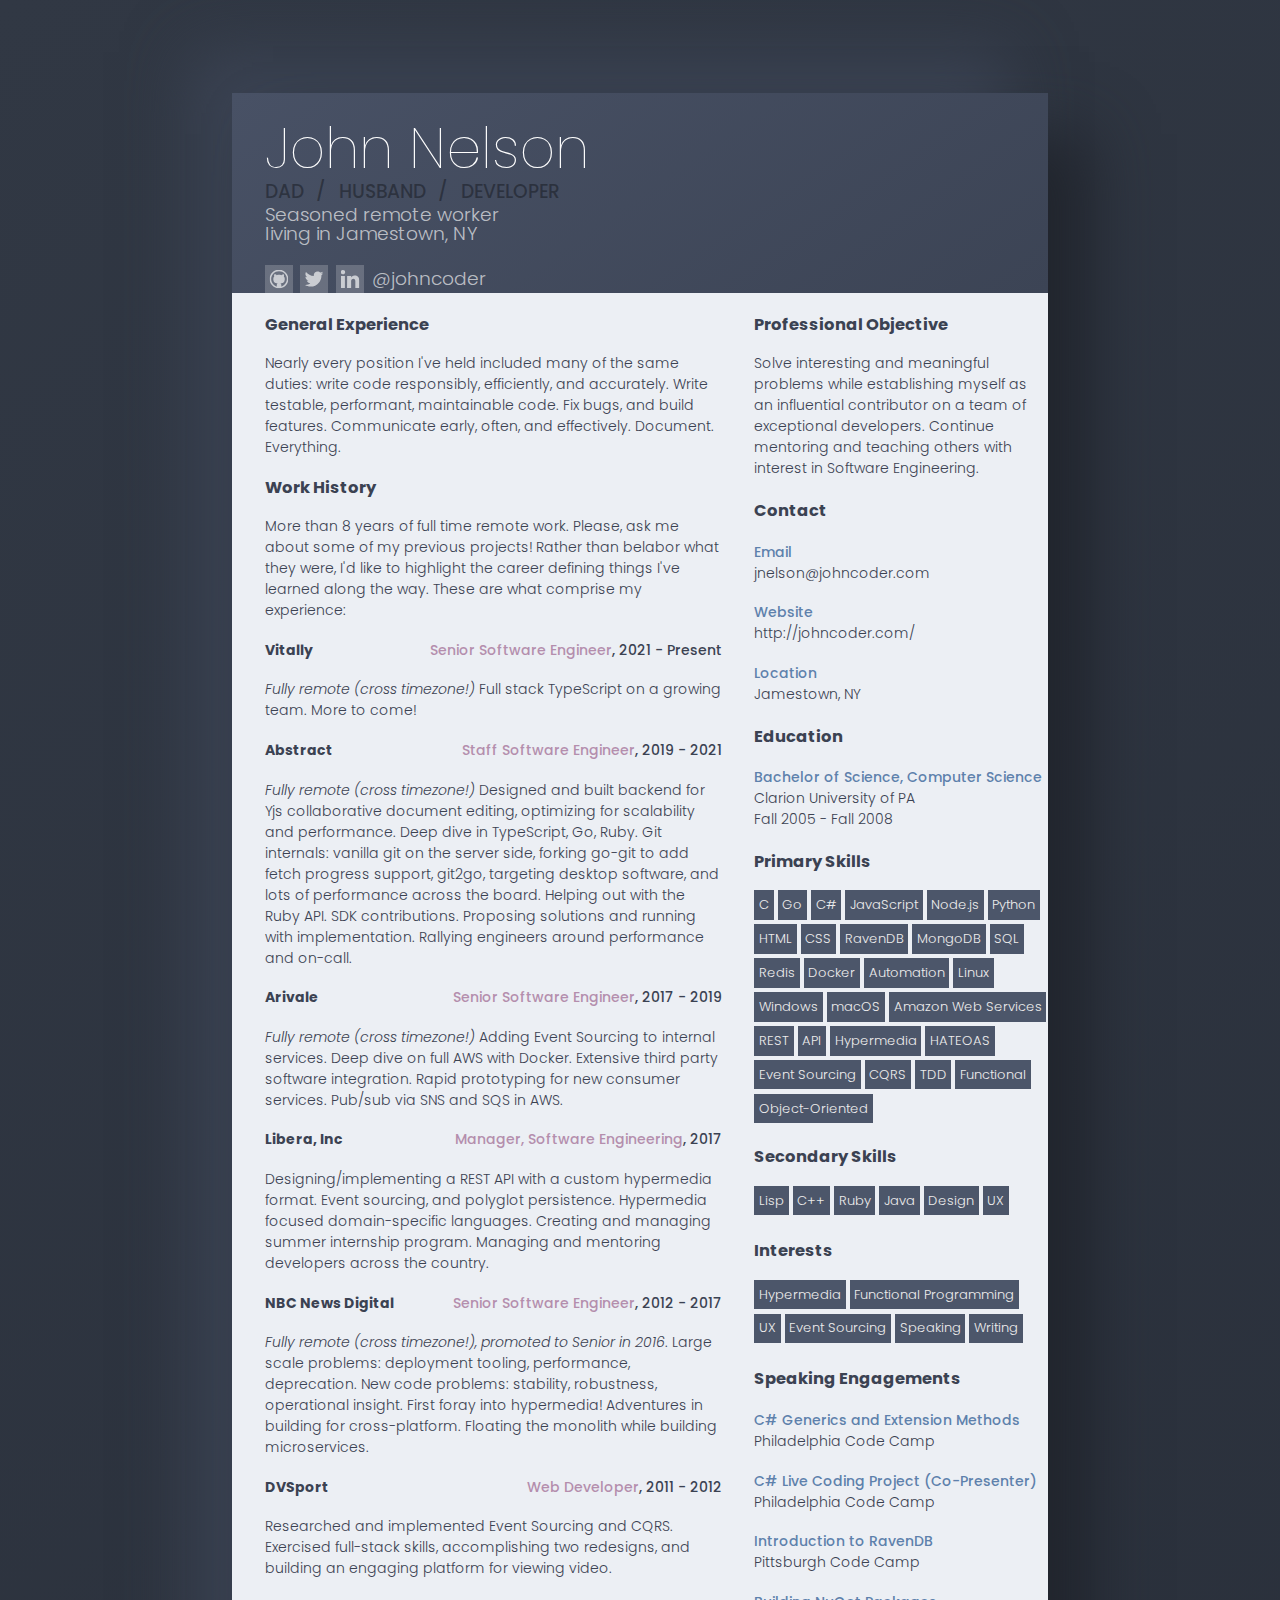
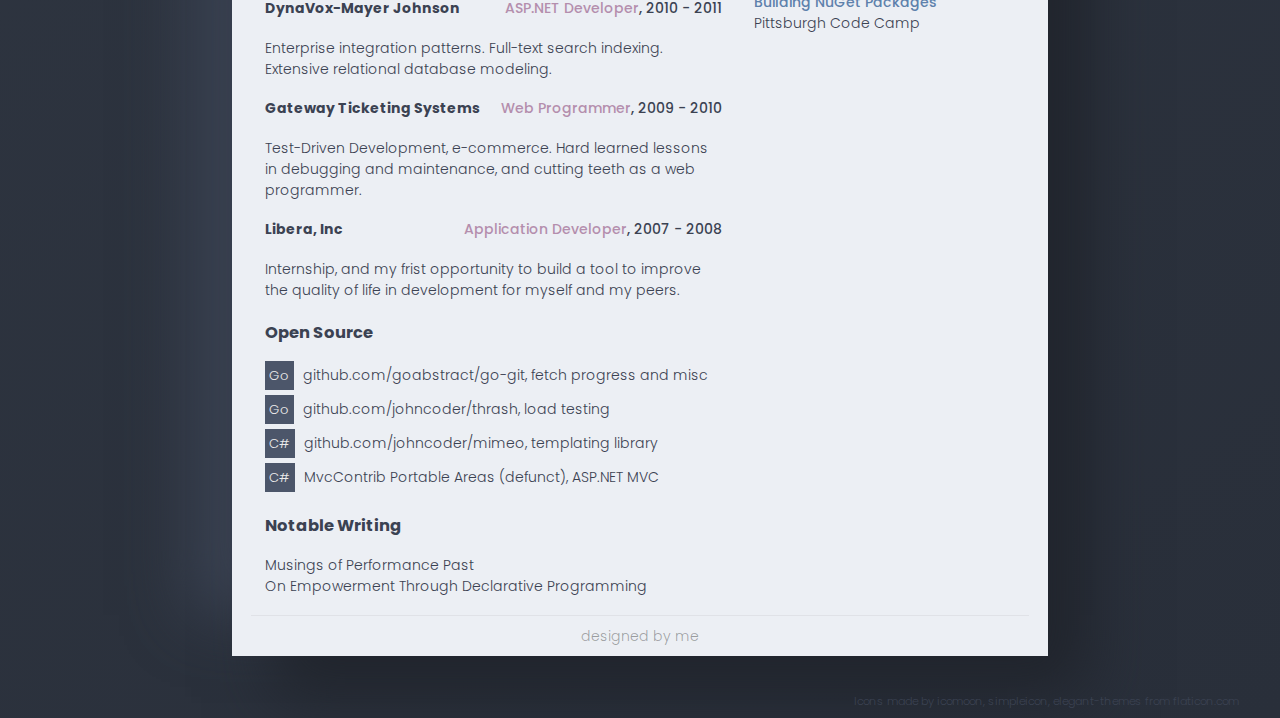
==== resume/index.html @ f85ca320 "moving things around" ====
<!doctype html>
<html>
  <head>
    <title>Resume, John Nelson</title>
    <link rel="shortcut icon" type="image/png" href="/johncoder-logo.png"/>
    <link rel="stylesheet" href="./img.css">
    <link rel="stylesheet" href="./main.css">
    <link rel="stylesheet" href="./print.css" media="print">
    <meta name="viewport" content="width=device-width, initial-scale=1">
    <meta name="description" content="John Nelson's Resume" />
    <meta property="og:title" content="John Nelson's Resume" />
    <meta property="og:type" content="profile" />
    <meta property="og:image" content="https://gravatar.com/avatar/61df791156473904776d9d44ad673102?s=256" />
    <meta property="og:url" content="https://johncoder.github.io/" />
    <meta property="og:description" content="Dad, husband, developer. A seasoned remote worker living in Jamestown, NY." />
    <meta name="twitter:card" content="summary" />
    <meta name="twitter:site" content="@johncoder" />
  </head>
  <body>
    <resume>
      <header>
	<h1>John Nelson</h1>
	<subtitle>Dad / Husband / Developer</subtitle>
	<aside>Seasoned remote worker<br />living in Jamestown, NY</aside>
	<ul>
	  <li>
	    <a href="https://github.com/johncoder"><svg class="icon"><use xlink:href="#github" /></svg></a>
	  </li>
	  <li>
	    <a href="https://twitter.com/johncoder"><svg class="icon"><use xlink:href="#twitter" /></svg></a>
	  </li>
	  <li>
	    <a href="https://linkedin.com/in/johncoder"><svg class="icon"><use xlink:href="#linkedin" /></svg></a>
	  </li>
	  <li>@johncoder</li>
	</ul>
	<img class="johncoder" src="[data-uri]" />
      </header>
      <content>
	<column>
	  <experience class="work">
	    <h3>General Experience</h3>
	    <p>Nearly every position I've held included many of the same duties: write code responsibly, efficiently, and accurately. Write testable, performant, maintainable code. Fix bugs, and build features. Communicate early, often, and effectively. Document. Everything.</p>
	    <h3>Work History</h3>
	    <p>More than 8 years of full time remote work. Please, ask me about some of my previous projects! Rather than belabor what they were, I'd like to highlight the career defining things I've learned along the way. These are what comprise my experience:</p>
	    <ul>
	      <li>
		<h4>Vitally <position><jobtitle>Senior Software Engineer</jobtitle>, <period>2021 - Present</period></position></h4>
		<p><em>Fully remote (cross timezone!)</em> Full stack TypeScript on a growing team. More to come!</p>
	      </li>
	      <li>
		<h4>Abstract <position><jobtitle>Staff Software Engineer</jobtitle>, <period>2019 - 2021</period></position></h4>
		<p><em>Fully remote (cross timezone!)</em> Designed and built backend for Yjs collaborative document editing, optimizing for scalability and performance. Deep dive in TypeScript, Go, Ruby. Git internals: vanilla git on the server side, forking go-git to add fetch progress support, git2go, targeting desktop software, and lots of performance across the board. Helping out with the Ruby API. SDK contributions. Proposing solutions and running with implementation. Rallying engineers around performance and on-call.</p>
	      </li>
	      <li>
	        <h4>Arivale <position><jobtitle>Senior Software Engineer</jobtitle>, <period>2017 - 2019</period></position></h4>
		<p><i>Fully remote (cross timezone!)</i> Adding Event Sourcing to internal services. Deep dive on full AWS with Docker. Extensive third party software integration. Rapid prototyping for new consumer services. Pub/sub via SNS and SQS in AWS.</p>
	      </li>
	      <li>
                <h4>Libera, Inc<position><jobtitle>Manager, Software Engineering</jobtitle>, <period>2017</period></position></h4>
		<p>
		  Designing/implementing a REST API with a custom hypermedia format. Event sourcing, and polyglot persistence. Hypermedia focused domain-specific languages. Creating and managing summer internship program. Managing and mentoring developers across the country.
		</p>
	      </li>
	      <li>
	        <h4>NBC News Digital<position><jobtitle>Senior Software Engineer</jobtitle>, <period>2012 - 2017</period></position></h4>
		<p>
		  <em>Fully remote (cross timezone!), promoted to Senior in 2016</em>. Large scale problems: deployment tooling, performance, deprecation. New code problems: stability, robustness, operational insight. First foray into hypermedia! Adventures in building for cross-platform. Floating the monolith while building microservices.
		</p>
	      </li>
	      <li>
		<h4>DVSport<position><jobtitle>Web Developer</jobtitle>, <period>2011 - 2012</period></position></h4>
		<p>
		  Researched and implemented Event Sourcing and CQRS. Exercised full-stack skills, accomplishing two redesigns, and building an engaging platform for viewing video.
		</p>
	      </li>
	      <li>
		<h4>DynaVox-Mayer Johnson<position><jobtitle>ASP.NET Developer</jobtitle>, <period>2010 - 2011</period></position></h4>
		<p>
		  Enterprise integration patterns. Full-text search indexing. Extensive relational database modeling.
		</p>
	      </li>
	      <li>
		<h4>Gateway Ticketing Systems<position><jobtitle>Web Programmer</jobtitle>, <period>2009 - 2010</period></position></h4>
		<p>
		  Test-Driven Development, e-commerce. Hard learned lessons in debugging and maintenance, and cutting teeth as a web programmer.
	        </p>
	      </li>
	      <li>
		<h4>Libera, Inc<position><jobtitle>Application Developer</jobtitle>, <period>2007 - 2008</period></position></h4>
		<p>
		  Internship, and my frist opportunity to build a tool to improve the quality of life in development for myself and my peers.
	        </p>
	      </li>
	    </ul>
	  </experience>
	  <experience>
	    <h3>Open Source</h3>

	    <ul>
              <li><span class="buzzword">Go</span><a href="https://github.com/goabstract/go-git/commits?author=johncoder">github.com/goabstract/go-git</a>, fetch progress and misc</li>
              <li><span class="buzzword">Go</span><a href="https://github.com/johncoder/thrash">github.com/johncoder/thrash</a>, load testing</li>
	      <li><span class="buzzword">C#</span><a href="https://github.com/johncoder/mimeo">github.com/johncoder/mimeo</a>, templating library</li>
              <li><span class="buzzword">C#</span>MvcContrib Portable Areas (defunct), ASP.NET MVC</li>
	    </ul>

            <h3>Notable Writing</h3>
            <ul>
              <li><a href="https://johncoder.com/musings-of-performance-past/">Musings of Performance Past</a></li>
              <li><a href="https://johncoder.com/on-empowerment-through-declarative-programming/">On Empowerment Through Declarative Programming</a></li>
            </ul>
	  </experience>
	</column>
	<column>
	  <objective>
	    <h3>Professional Objective</h3>
            <p>
                Solve interesting and meaningful problems while establishing myself as an influential contributor on a team of exceptional developers. Continue mentoring and teaching others with interest in Software Engineering.
            </p>
	  </objective>
	  <contact-info>
	      <h3>Contact</h3>
	      <label>Email</label>
	      <div><a href="mailto:jnelson@johncoder.com">jnelson@johncoder.com</a></div>
	      <label>Website</label>
	      <div><a href="http://johncoder.com/">http://johncoder.com/</a></div>
	      <label>Location</label>
	      <div>Jamestown, NY</div>
	  </contact-info>
	  <education>
	      <h3>Education</h3>
	      <label>Bachelor of Science, Computer Science</label>
	      <div>Clarion University of PA</div>
	      <div>Fall 2005 - Fall 2008</div>
	      <!-- <div>3.9 GPA, Major</div>
	           <div>3.8 GPA, Overall</div> -->
	  </education>
	  <buzzwords>
	      <h3>Primary Skills</h3>
	      <span>C</span>
	      <span>Go</span>
              <span>C#</span>
              <span>JavaScript</span>
	      <span>Node.js</span>
              <span>Python</span>
              <span>HTML</span>
              <span>CSS</span>
	      <span>RavenDB</span>
	      <span>MongoDB</span>
	      <span>SQL</span>
	      <span>Redis</span>
              <span>Docker</span>
	      <span>Automation</span>
	      <span>Linux</span>
              <span>Windows</span>
              <span>macOS</span>
	      <span>Amazon Web Services</span>
              <span>REST</span>
              <span>API</span>
              <span>Hypermedia</span>
              <span>HATEOAS</span>
	      <span>Event Sourcing</span>
	      <span>CQRS</span>
	      <span>TDD</span>
	      <span>Functional</span>
              <span>Object-Oriented</span>

	      <h3>Secondary Skills</h3>
	      <span>Lisp</span>
              <span>C++</span>
              <span>Ruby</span>
              <span>Java</span>
	      <span>Design</span>
              <span>UX</span>
	  </buzzwords>
	  <br class="buzzword-break" />
	  <buzzwords>
	    <h3>Interests</h3>
	    <span>Hypermedia</span>
	    <span>Functional Programming</span>
	    <span>UX</span>
	    <span>Event Sourcing</span>
	    <span>Speaking</span>
	    <span>Writing</span>
	  </buzzwords>
          <experience>
            <h3>Speaking Engagements</h3>
            <session>
              <label>C# Generics and Extension Methods</label>
              <div>Philadelphia Code Camp</div>
            </session>
            <session>
              <label>C# Live Coding Project (Co-Presenter)</label>
              <div>Philadelphia Code Camp</div>
            </session>
            <session>
              <label>Introduction to RavenDB</label>
              <div>Pittsburgh Code Camp</div>
            </session>
            <session>
              <label>Building NuGet Packages</label>
              <div>Pittsburgh Code Camp</div>
            </session>
          </experience>
	</column>
      </content>
      <credits>
	designed by me
      </credits>
    </resume>
    <footer>
      Icons made by
      <a href="http://www.flaticon.com/authors/icomoon">icomoon</a>,
      <a href="http://www.flaticon.com/authors/simpleicon">simpleicon</a>,
      <a href="http://www.flaticon.com/authors/elegant-themes">elegant-themes</a>
      from
      <a href="http://www.flaticon.com/">flaticon.com</a>
    </footer>
  </body>
</html>



<!-- NOTE(john): Don't mind the whitespace... I just hate looking at the svg! -->












































<svg xmlns="http://www.w3.org/2000/svg" style="display: none;">
  <symbol id="github" viewBox="0 0 512 512">
    <title>github</title>
    <path d="M256,0C114.615,0,0,114.615,0,256s114.615,256,256,256s256-114.615,256-256S397.385,0,256,0z M408.027,408.027 c-19.76,19.759-42.756,35.267-68.354,46.094c-6.502,2.75-13.105,5.164-19.801,7.246V423c0-20.167-6.916-35-20.75-44.5 c8.668-0.833,16.625-2,23.875-3.5s14.918-3.667,23-6.5c8.084-2.833,15.334-6.208,21.75-10.125c6.418-3.917,12.584-9,18.5-15.25 c5.918-6.25,10.875-13.333,14.875-21.25s7.168-17.417,9.5-28.5c2.334-11.083,3.5-23.292,3.5-36.625c0-25.833-8.416-47.833-25.25-66 c7.668-20,6.834-41.75-2.5-65.25l-6.25-0.75c-4.332-0.5-12.125,1.333-23.375,5.5s-23.875,11-37.875,20.5 c-19.832-5.5-40.416-8.25-61.749-8.25c-21.5,0-42,2.75-61.5,8.25c-8.833-6-17.208-10.958-25.125-14.875s-14.25-6.583-19-8 s-9.167-2.292-13.25-2.625s-6.708-0.417-7.875-0.25s-2,0.333-2.5,0.5c-9.333,23.667-10.167,45.417-2.5,65.25 c-16.833,18.167-25.25,40.167-25.25,66c0,13.333,1.167,25.542,3.5,36.625s5.5,20.583,9.5,28.5s8.958,15,14.875,21.25 s12.083,11.333,18.5,15.25s13.667,7.292,21.75,10.125s15.75,5,23,6.5s15.208,2.667,23.875,3.5c-13.667,9.333-20.5,24.167-20.5,44.5 v39.115c-7.549-2.247-14.99-4.902-22.3-7.994c-25.597-10.827-48.594-26.335-68.353-46.094 c-19.758-19.758-35.267-42.756-46.093-68.354C46.679,313.195,41,285.043,41,256s5.679-57.195,16.879-83.675 c10.827-25.597,26.335-48.594,46.093-68.353c19.758-19.759,42.756-35.267,68.353-46.093C198.805,46.679,226.957,41,256,41 s57.195,5.679,83.676,16.879c25.598,10.827,48.594,26.335,68.354,46.093c19.758,19.758,35.266,42.756,46.092,68.353 C465.32,198.805,471,226.957,471,256s-5.68,57.195-16.879,83.675C443.295,365.271,427.785,388.27,408.027,408.027z"/>
  </symbol>
  <symbol id="linkedin" viewBox="0 0 430.117 430.117">
    <title>linkedin</title>
    <path id="LinkedIn" d="M430.117,261.543V420.56h-92.188V272.193c0-37.271-13.334-62.707-46.703-62.707 c-25.473,0-40.632,17.142-47.301,33.724c-2.432,5.928-3.058,14.179-3.058,22.477V420.56h-92.219c0,0,1.242-251.285,0-277.32h92.21 v39.309c-0.187,0.294-0.43,0.611-0.606,0.896h0.606v-0.896c12.251-18.869,34.13-45.824,83.102-45.824 C384.633,136.724,430.117,176.361,430.117,261.543z M52.183,9.558C20.635,9.558,0,30.251,0,57.463 c0,26.619,20.038,47.94,50.959,47.94h0.616c32.159,0,52.159-21.317,52.159-47.94C103.128,30.251,83.734,9.558,52.183,9.558z M5.477,420.56h92.184v-277.32H5.477V420.56z"/>
  </symbol>
  <symbol id="twitter" viewBox="0 0 612 612">
    <title>twitter</title>
    <path d="M612,116.258c-22.525,9.981-46.694,16.75-72.088,19.772c25.929-15.527,45.777-40.155,55.184-69.411 c-24.322,14.379-51.169,24.82-79.775,30.48c-22.907-24.437-55.49-39.658-91.63-39.658c-69.334,0-125.551,56.217-125.551,125.513 c0,9.828,1.109,19.427,3.251,28.606C197.065,206.32,104.556,156.337,42.641,80.386c-10.823,18.51-16.98,40.078-16.98,63.101 c0,43.559,22.181,81.993,55.835,104.479c-20.575-0.688-39.926-6.348-56.867-15.756v1.568c0,60.806,43.291,111.554,100.693,123.104 c-10.517,2.83-21.607,4.398-33.08,4.398c-8.107,0-15.947-0.803-23.634-2.333c15.985,49.907,62.336,86.199,117.253,87.194 c-42.947,33.654-97.099,53.655-155.916,53.655c-10.134,0-20.116-0.612-29.944-1.721c55.567,35.681,121.536,56.485,192.438,56.485 c230.948,0,357.188-191.291,357.188-357.188l-0.421-16.253C573.872,163.526,595.211,141.422,612,116.258z"/>
  </symbol>
</svg>
---- resume/main.css ----
@import url('https://fonts.googleapis.com/css?family=Poppins:100,300,400,500,600,700,800,900');
/* @import url('https://fonts.googleapis.com/css?family=Work+Sans:100,300,500'); */

*, *:before, *:after {
  box-sizing: border-box;
}

html {
  font-size: 14pt;
  /*transform: scale(.80);
  margin-top: -6rem;*/
  text-rendering: optimizeLegibility;
}

body {
    /* background-color: #E5E9F0; */
    background: linear-gradient(145deg, #313844, #292f3a);    
  font-family: 'Poppins', sans-serif;
  font-weight: 300;
  color: #3B4252;
  margin-top: 5rem;
}

a, a:visited, a:hover {
    color: inherit;
    text-decoration: none;
}

resume {
  display: block;
  /*height: 11in;*/
  width: 8.5in;
  /*border: 1px solid rgba(0, 0, 0, .2);*/
  background-color: #ECEFF4;
  margin-left: auto;
  margin-right: auto;
  /* box-shadow: 0px 0px 20px rgba(0, 0, 0, .2); */
  /* box-shadow: 0px 0px 20px #2E344033; */
  box-shadow:  41px 41px 59px #21252d, 
             -41px -41px 59px #3b4353;
  margin-bottom: 2rem;
  padding-bottom: .5rem;
}

header {
  /* background-color: rgba(193, 78, 15, .6); */
  /* background-color: rgba(255, 128, 54, 1); */
    /* background-color: #60979a; */
    /* background-color: #434C5E; */
    background: linear-gradient(145deg, #485165, #3c4455);
  position: relative;
  margin: 0;
  height: 200px;
  color: #fff;
  padding-top: 1.5rem;
  padding-left: 1.75rem;
}

header h1 {
  margin: 0;
  padding: 0;
  font-weight: 100;
  font-size: 3rem;
  line-height: 1em;
}

header subtitle {
  display: block;
  font-size: 1rem;
  font-weight: 500;
  text-transform: uppercase;
  word-spacing: .4rem;
  color: rgba(0, 0, 0, .35);
}

header aside {
    color: rgba(255, 255, 255, .65);
    line-height: 1em;
}

header ul {
  display: inline-block;
  list-style: none;
  margin: 0;
  padding: 0;
  margin-right: 2rem;
  position: absolute;
  bottom: 0;
}

header ul li {
  display: inline-block;
  margin-right: 0rem;
  padding-top: .25rem;
  color: rgba(255, 255, 255, .65);
}

header svg.icon {
  width: 1.5rem;
  height: 1.5rem;
  padding: .25rem;
  margin-top: -1px;
  vertical-align: middle;
  background-color: rgba(255, 255, 255, .2);
}

header svg {
  stroke: rgba(255, 255, 255, .65);
  fill: rgba(255, 255, 255, .65);
  margin-right: .15rem;
}

section {
  padding-left: 1.75rem;
  padding-right: 1.75rem;
}

svg.icon {
  width: 2rem;
  height: 2rem;
}

svg {
  stroke: #545454;
  fill: #545454;
}

.johncoder {
  position: absolute;
  top: 0;
  right: 0;
  height: 200px;
  width: 167px;
  border: 0px solid transparent;
  filter: grayscale(30%) opacity(.5);
  background-blend-mode: soft-light;
  background-size: 167px 200px;
}

content {
    display: grid;
    grid-template-columns: 60% 40%;
}

objective,
contact-info,
education,
experience,
buzzwords,
credits {
    display: block;
    padding-left: 1.75rem;
    font-size: .75rem;
    margin-top: 1rem;
}

label {
    display: block;
    margin-top: 1rem;
    font-weight: 500;
    /* color: #60979a; */
    color: #5E81AC;
}

position period {
    font-size: .75rem;
}

position period current {
    text-transform: uppercase;
    font-weight: 500;
    font-size: .5rem;
    margin-top: 0rem;
    display: block;
    /* color: #60979a; */
    color: #B48EAD;
}

experience h4 {
    position: relative;
}

h4 position {
    display: inline-block;
    position: absolute;
    font-weight: 500;
    right: 0;
}

h4 position jobtitle {
    /* color: #60979a; */
    color: #B48EAD;
}

experience ul {
    margin: 0;
    padding: 0;
    list-style: none;
}

objective ul {
    margin: 0;
    padding-left: 1rem;
    padding-right: 1rem;
    list-style-type: square;
}

objective ul li {
    padding-bottom: .45rem;
}

buzzwords {
}

buzzwords span,
.buzzword {
    display: inline-block;
    font-size: .7rem;
    padding: .25rem;
    color: #ececec;
    /* background-color: #60979a; */
    background-color: #4C566A;
    margin-bottom: .25rem;
}

experience .buzzword {
    margin-right: .5rem;
}

footer {
    text-align: right;
    font-size: .6rem;
    margin-top: 1rem;
    margin-right: 1.75rem;
}

credits {
    border-top: 1px solid rgba(0, 0, 0, .05);
    padding: .5rem;
    margin: 1rem;
    color: rgba(0, 0, 0, .35);
    text-align: center;
    margin-bottom: 0;
    padding-bottom: 0;
}

.buzzword-break { display: none; }


@-webkit-viewport{width:device-width;}
@-moz-viewport{width:device-width;}
@-ms-viewport{width:device-width;}
@-o-viewport{width:device-width;}
@viewport{width:device-width;}

@media (max-width: 480px) {
    body {
	padding: 0;
	margin: 0;
    }

    header {
	padding-left: 1rem;
    }

    resume {
	margin: 0;
	width: 100%;
	height: auto;
    }

    resume content {
	grid-template-columns: 100%;
    }

    resume content column {
	width: 100%;
	padding-left: 1rem;
	padding-right: 1rem;
    }

    resume content column > * {
	padding: 0;
    }

    .johncoder {
	opacity: .6;
    }

    h4 position {
        display: block;
        position: relative;
    }
}
---- resume/print.css ----
body {
    color: #333333;
    margin-top: 0;
}

header,
header h3,
header svg,
svg,
header subtitle,
header aside,
header ul li {
    color: #545454;
    fill: #545454;
    stroke: #545454;
}

footer {
    display: none;
}

@page {
    margin: 0;
    padding: 0;
}

resume {
    height: 10.5in;
    width: auto;
    box-shadow: none;
    padding-right: .5rem;
}

buzzwords span,
.buzzword {
    color: #545454;
    border: 1px solid #ececec;
}

.buzzword-break {
    display: block;
    line-height: 2rem;
}

experience.work li:nth-child(4) {
    page-break-after: always;
}
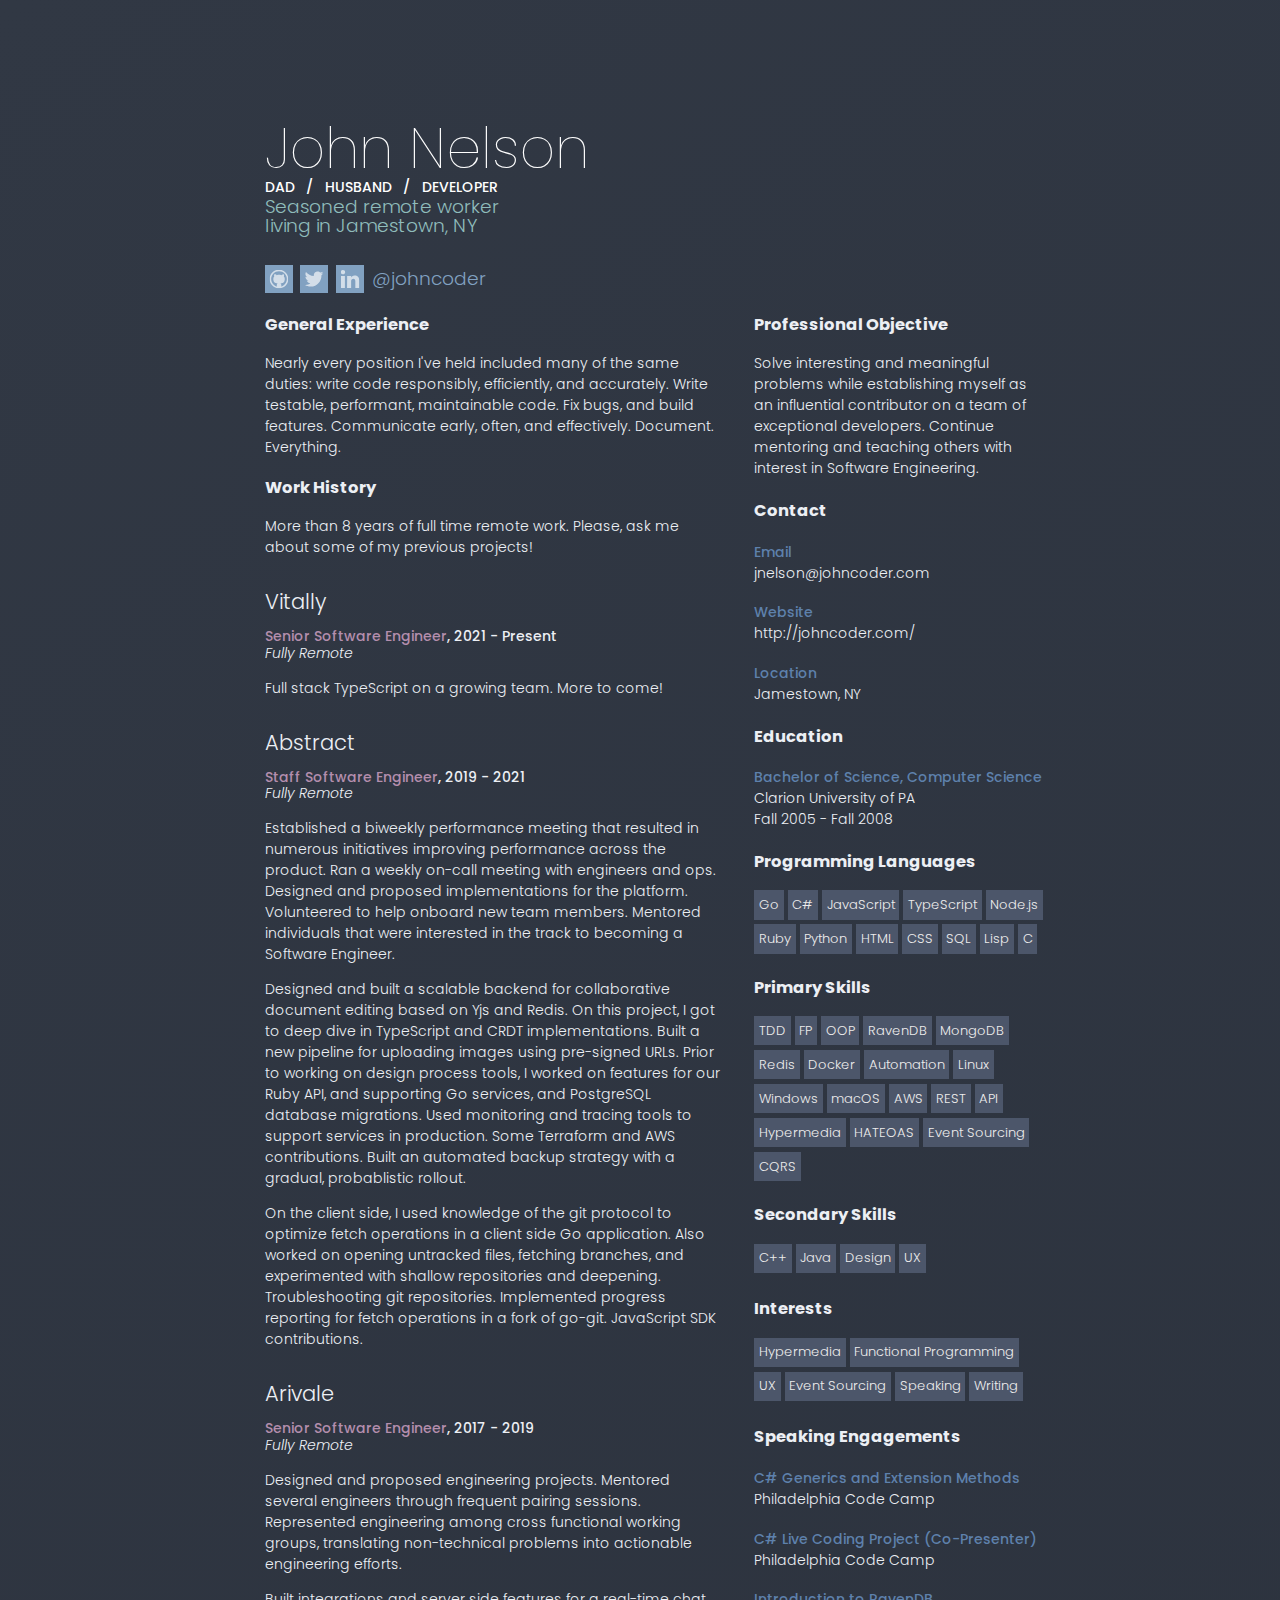
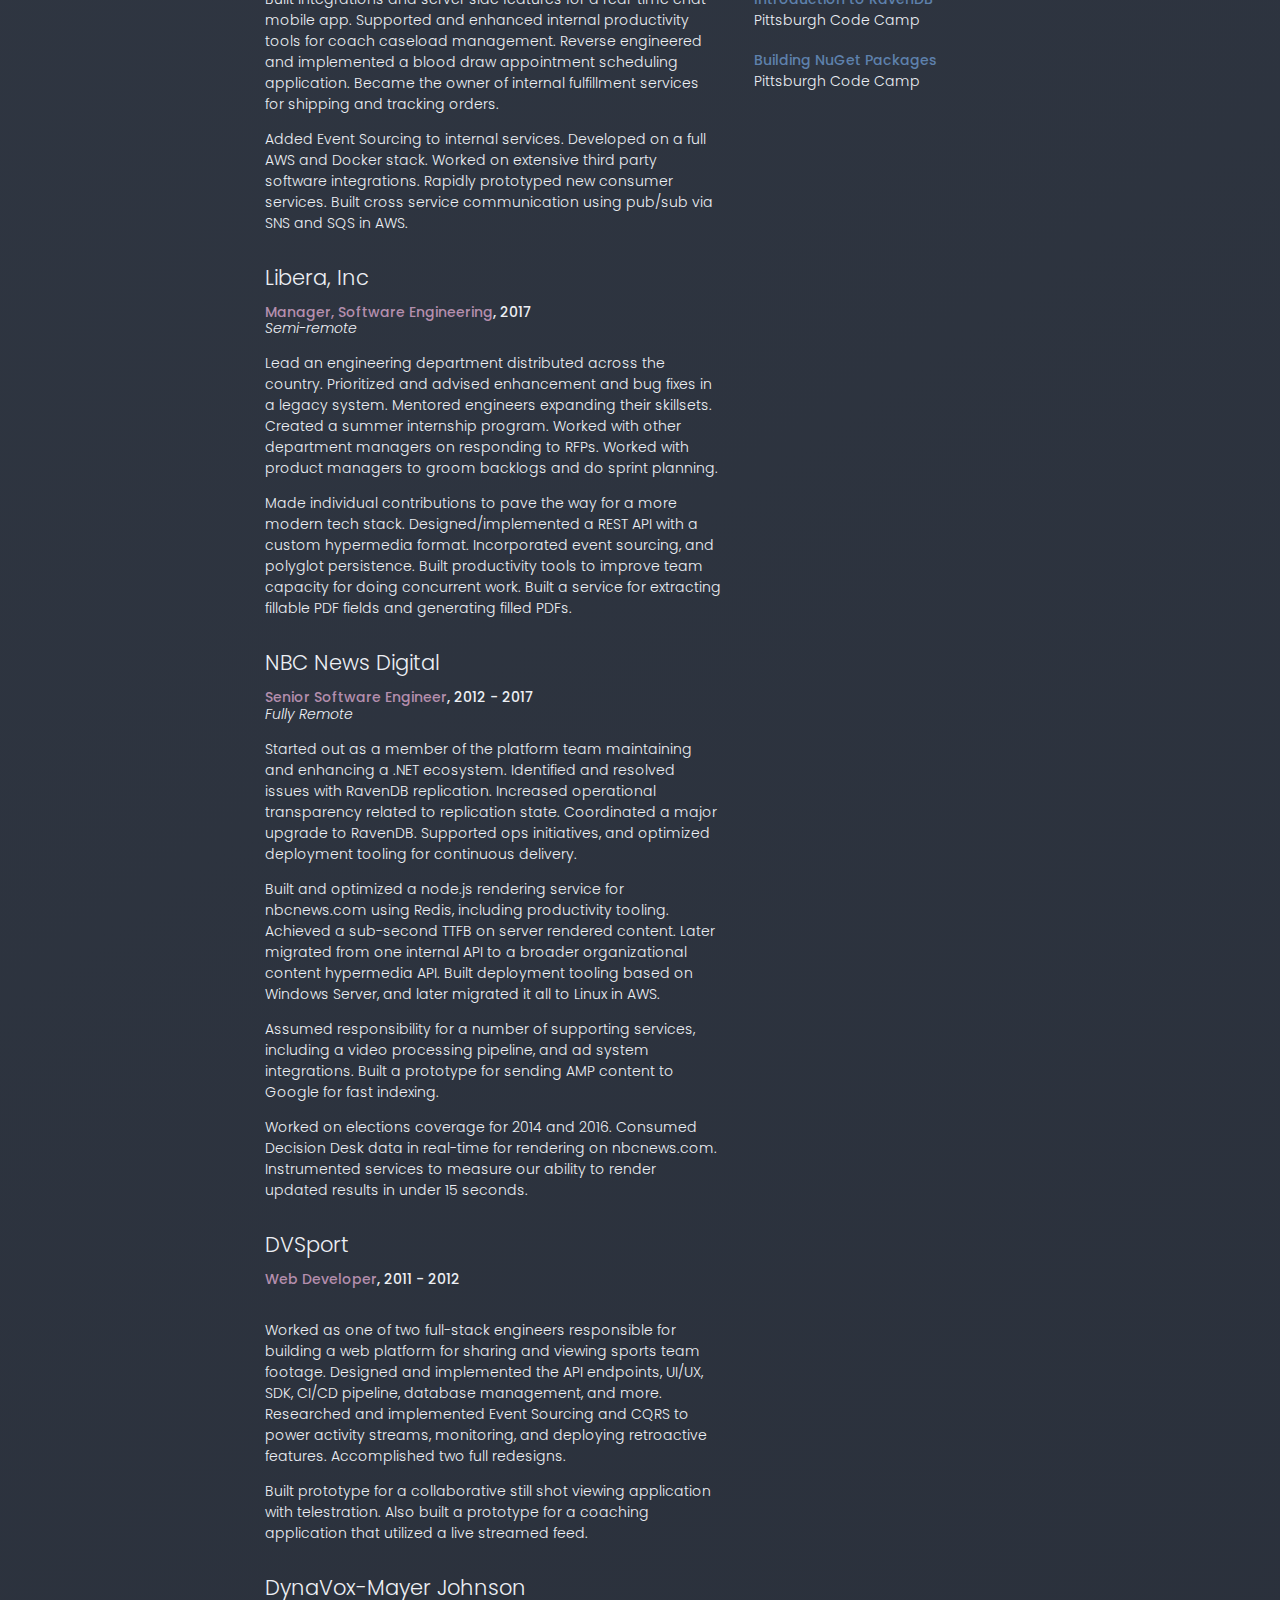
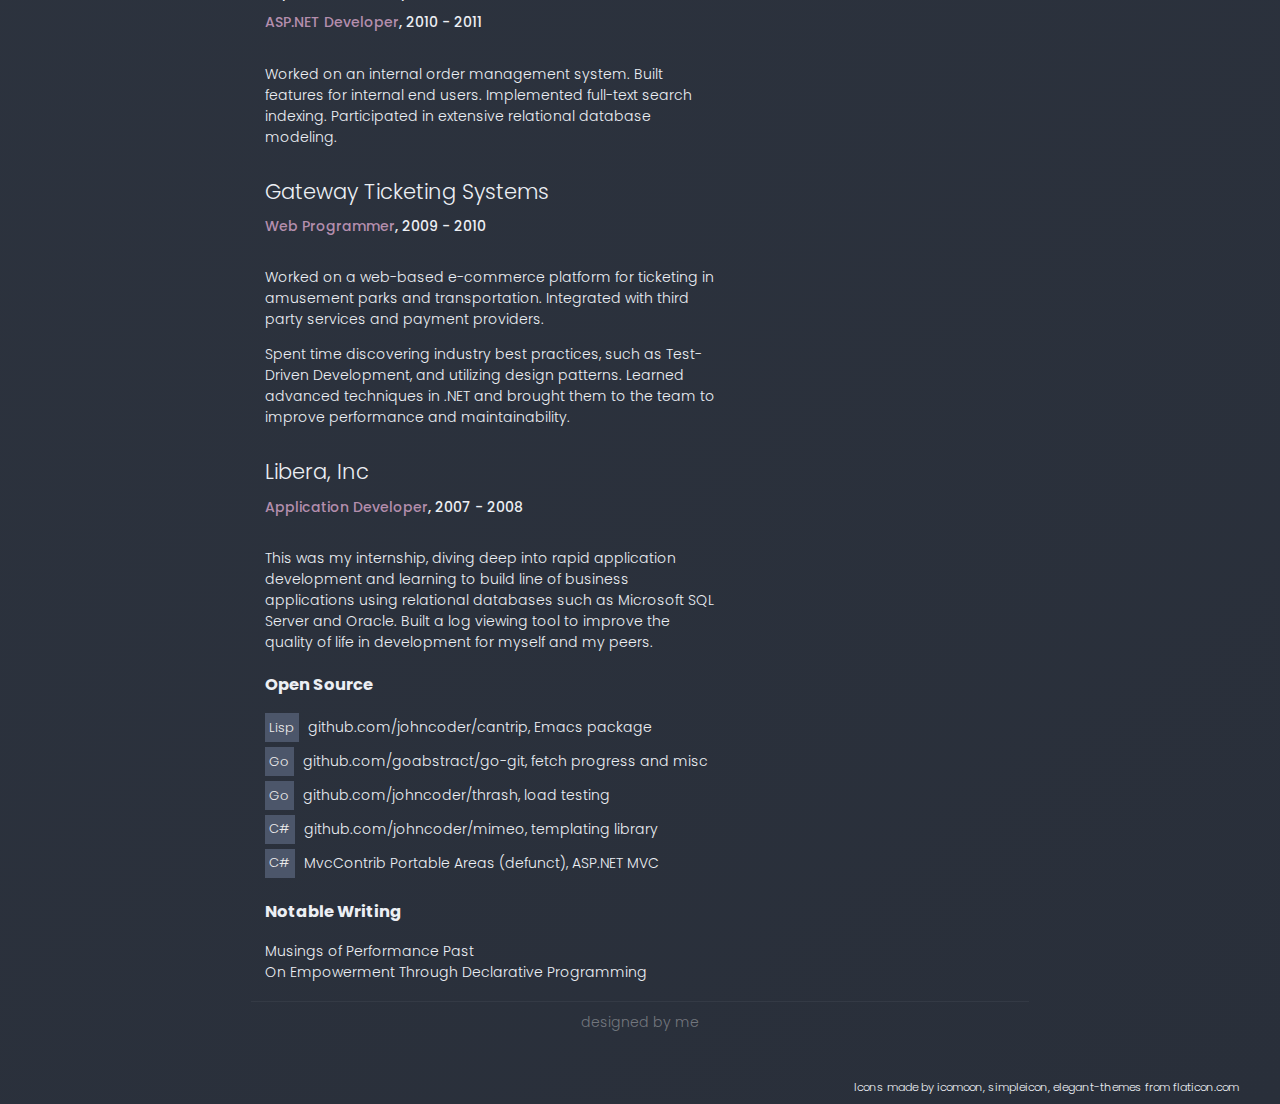
==== commit 04a07cb9: "update" ====
--- a/resume/index.html
+++ b/resume/index.html
@@ -17,10 +17,10 @@
     <meta name="twitter:site" content="@johncoder" />
   </head>
   <body>
-    <resume>
+    <div class="resume">
       <header>
 	<h1>John Nelson</h1>
-	<subtitle>Dad / Husband / Developer</subtitle>
+	<div class="subtitle">Dad / Husband / Developer</div>
 	<aside>Seasoned remote worker<br />living in Jamestown, NY</aside>
 	<ul>
 	  <li>
@@ -36,68 +36,92 @@
 	</ul>
 	<img class="johncoder" src="[data-uri]" />
       </header>
-      <content>
-	<column>
-	  <experience class="work">
+      <div class="content">
+	<div class="column">
+	  <section class="experience">
 	    <h3>General Experience</h3>
-	    <p>Nearly every position I've held included many of the same duties: write code responsibly, efficiently, and accurately. Write testable, performant, maintainable code. Fix bugs, and build features. Communicate early, often, and effectively. Document. Everything.</p>
+	    <p>
+	      Nearly every position I've held included many of the
+	    same duties: write code responsibly, efficiently, and
+	    accurately. Write testable, performant, maintainable
+	    code. Fix bugs, and build features. Communicate early,
+	      often, and effectively. Document. Everything.
+	    </p>
+
 	    <h3>Work History</h3>
-	    <p>More than 8 years of full time remote work. Please, ask me about some of my previous projects! Rather than belabor what they were, I'd like to highlight the career defining things I've learned along the way. These are what comprise my experience:</p>
+	    <p>More than 8 years of full time remote work. Please, ask me about some of my previous projects!</p>
+	    <div>
+	      <section>
+		<h4>Vitally</h4>
+		<p class="position"><span class="jobtitle">Senior Software Engineer</span>, <span class="period">2021 - Present</span></p>
+		<p><em>Fully Remote</em></p>
+		<p>Full stack TypeScript on a growing team. More to come!</p>
+	      </section>
+	      <section>
+		<h4>Abstract</h4>
+		<p class="position"><span class="jobtitle">Staff Software Engineer</span>, <span class="period">2019 - 2021</span></p>
+		<p><em>Fully Remote</em></p>
+		<p>Established a biweekly performance meeting that resulted in numerous initiatives improving performance across the product. Ran a weekly on-call meeting with engineers and ops. Designed and proposed implementations for the platform. Volunteered to help onboard new team members. Mentored individuals that were interested in the track to becoming a Software Engineer.</p>
+		<p>Designed and built a scalable backend for collaborative document editing based on <a href="https://yjs.dev/">Yjs</a> and Redis. On this project, I got to deep dive in TypeScript and CRDT implementations. Built a new pipeline for uploading images using pre-signed URLs. Prior to working on design process tools, I worked on features for our Ruby API, and supporting Go services, and PostgreSQL database migrations. Used monitoring and tracing tools to support services in production. Some Terraform and AWS contributions. Built an automated backup strategy with a gradual, probablistic rollout.</p>
+		<p>On the client side, I used knowledge of the git protocol to optimize fetch operations in a client side Go application. Also worked on opening untracked files, fetching branches, and experimented with shallow repositories and deepening. Troubleshooting git repositories. Implemented progress reporting for fetch operations in a fork of go-git. JavaScript SDK contributions.</p>
+	      </section>
+	      <section>
+	        <h4>Arivale</h4>
+		<p class="position"><span class="jobtitle">Senior Software Engineer</span>, <span class="period">2017 - 2019</span></p>
+		<p><em>Fully Remote</em></p>
+		<p>Designed and proposed engineering projects. Mentored several engineers through frequent pairing sessions. Represented engineering among cross functional working groups, translating non-technical problems into actionable engineering efforts.</p>
+		<p>Built integrations and server side features for a real-time chat mobile app. Supported and enhanced internal productivity tools for coach caseload management. Reverse engineered and implemented a blood draw appointment scheduling application. Became the owner of internal fulfillment services for shipping and tracking orders.</p>
+		<p>Added Event Sourcing to internal services. Developed on a full AWS and Docker stack. Worked on extensive third party software integrations. Rapidly prototyped new consumer services. Built cross service communication using pub/sub via SNS and SQS in AWS.</p>
+	      </section>
+	      <section>
+                <h4>Libera, Inc</h4>
+		<p class="position"><span class="jobtitle">Manager, Software Engineering</span>, <span class="period">2017</span></p>
+		<p><em>Semi-remote</em></p>
+		<p>Lead an engineering department distributed across the country. Prioritized and advised enhancement and bug fixes in a legacy system. Mentored engineers expanding their skillsets. Created a summer internship program. Worked with other department managers on responding to RFPs. Worked with product managers to groom backlogs and do sprint planning.</p>
+		<p>Made individual contributions to pave the way for a more modern tech stack. Designed/implemented a REST API with a custom hypermedia format. Incorporated event sourcing, and polyglot persistence. Built productivity tools to improve team capacity for doing concurrent work. Built a service for extracting fillable PDF fields and generating filled PDFs.</p>
+	      </section>
+	      <section>
+	        <h4>NBC News Digital</h4>
+		<p class="position"><span class="jobtitle">Senior Software Engineer</span>, <span class="period">2012 - 2017</span></p>
+		<p><em>Fully Remote</em></p>
+		<p>Started out as a member of the platform team maintaining and enhancing a .NET ecosystem. Identified and resolved issues with RavenDB replication. Increased operational transparency related to replication state. Coordinated a major upgrade to RavenDB. Supported ops initiatives, and optimized deployment tooling for continuous delivery.</p>
+		<p>Built and optimized a node.js rendering service for nbcnews.com using Redis, including productivity tooling. Achieved a sub-second TTFB on server rendered content. Later migrated from one internal API to a broader organizational content hypermedia API. Built deployment tooling based on Windows Server, and later migrated it all to Linux in AWS.</p>
+		<p>Assumed responsibility for a number of supporting services, including a video processing pipeline, and ad system integrations. Built a prototype for sending AMP content to Google for fast indexing.</p>
+		<p>Worked on elections coverage for 2014 and 2016. Consumed Decision Desk data in real-time for rendering on nbcnews.com. Instrumented services to measure our ability to render updated results in under 15 seconds.</p>
+	      </section>
+	      <section>
+		<h4>DVSport</h4>
+		<p class="position"><span class="jobtitle">Web Developer</span>, <span class="period">2011 - 2012</span></p>
+		<p>&nbsp;</p>
+		<p>Worked as one of two full-stack engineers responsible for building a web platform for sharing and viewing sports team footage. Designed and implemented the API endpoints, UI/UX, SDK, CI/CD pipeline, database management, and more. Researched and implemented Event Sourcing and CQRS to power activity streams, monitoring, and deploying retroactive features. Accomplished two full redesigns.</p>
+		<p>Built prototype for a collaborative still shot viewing application with telestration. Also built a prototype for a coaching application that utilized a live streamed feed.</p>
+	      </section>
+	      <section>
+		<h4>DynaVox-Mayer Johnson</h4>
+		<p class="position"><span class="jobtitle">ASP.NET Developer</span>, <span class="period">2010 - 2011</span></p>
+		<p>&nbsp;</p>
+		<p>Worked on an internal order management system. Built features for internal end users. Implemented full-text search indexing. Participated in extensive relational database modeling.</p>
+	      </section>
+	      <section>
+		<h4>Gateway Ticketing Systems</h4>
+		<p class="position"><span class="jobtitle">Web Programmer</span>, <span class="period">2009 - 2010</span></p>
+		<p>&nbsp;</p>
+		<p>Worked on a web-based e-commerce platform for ticketing in amusement parks and transportation. Integrated with third party services and payment providers.</p>
+		<p>Spent time discovering industry best practices, such as Test-Driven Development, and utilizing design patterns. Learned advanced techniques in .NET and brought them to the team to improve performance and maintainability.</p>
+	      </section>
+	      <section>
+		<h4>Libera, Inc</h4>
+		<p class="position"><span class="jobtitle">Application Developer</span>, <span class="period">2007 - 2008</span></p>
+		<p>&nbsp;</p>
+		<p>This was my internship, diving deep into rapid application development and learning to build line of business applications using relational databases such as Microsoft SQL Server and Oracle. Built a log viewing tool to improve the quality of life in development for myself and my peers.</p>
+	      </section>
+	  </section>
+	  </section>
+	  <section class="experience">
+	    <h3>Open Source</h3>
+
 	    <ul>
-	      <li>
-		<h4>Vitally <position><jobtitle>Senior Software Engineer</jobtitle>, <period>2021 - Present</period></position></h4>
-		<p><em>Fully remote (cross timezone!)</em> Full stack TypeScript on a growing team. More to come!</p>
-	      </li>
-	      <li>
-		<h4>Abstract <position><jobtitle>Staff Software Engineer</jobtitle>, <period>2019 - 2021</period></position></h4>
-		<p><em>Fully remote (cross timezone!)</em> Designed and built backend for Yjs collaborative document editing, optimizing for scalability and performance. Deep dive in TypeScript, Go, Ruby. Git internals: vanilla git on the server side, forking go-git to add fetch progress support, git2go, targeting desktop software, and lots of performance across the board. Helping out with the Ruby API. SDK contributions. Proposing solutions and running with implementation. Rallying engineers around performance and on-call.</p>
-	      </li>
-	      <li>
-	        <h4>Arivale <position><jobtitle>Senior Software Engineer</jobtitle>, <period>2017 - 2019</period></position></h4>
-		<p><i>Fully remote (cross timezone!)</i> Adding Event Sourcing to internal services. Deep dive on full AWS with Docker. Extensive third party software integration. Rapid prototyping for new consumer services. Pub/sub via SNS and SQS in AWS.</p>
-	      </li>
-	      <li>
-                <h4>Libera, Inc<position><jobtitle>Manager, Software Engineering</jobtitle>, <period>2017</period></position></h4>
-		<p>
-		  Designing/implementing a REST API with a custom hypermedia format. Event sourcing, and polyglot persistence. Hypermedia focused domain-specific languages. Creating and managing summer internship program. Managing and mentoring developers across the country.
-		</p>
-	      </li>
-	      <li>
-	        <h4>NBC News Digital<position><jobtitle>Senior Software Engineer</jobtitle>, <period>2012 - 2017</period></position></h4>
-		<p>
-		  <em>Fully remote (cross timezone!), promoted to Senior in 2016</em>. Large scale problems: deployment tooling, performance, deprecation. New code problems: stability, robustness, operational insight. First foray into hypermedia! Adventures in building for cross-platform. Floating the monolith while building microservices.
-		</p>
-	      </li>
-	      <li>
-		<h4>DVSport<position><jobtitle>Web Developer</jobtitle>, <period>2011 - 2012</period></position></h4>
-		<p>
-		  Researched and implemented Event Sourcing and CQRS. Exercised full-stack skills, accomplishing two redesigns, and building an engaging platform for viewing video.
-		</p>
-	      </li>
-	      <li>
-		<h4>DynaVox-Mayer Johnson<position><jobtitle>ASP.NET Developer</jobtitle>, <period>2010 - 2011</period></position></h4>
-		<p>
-		  Enterprise integration patterns. Full-text search indexing. Extensive relational database modeling.
-		</p>
-	      </li>
-	      <li>
-		<h4>Gateway Ticketing Systems<position><jobtitle>Web Programmer</jobtitle>, <period>2009 - 2010</period></position></h4>
-		<p>
-		  Test-Driven Development, e-commerce. Hard learned lessons in debugging and maintenance, and cutting teeth as a web programmer.
-	        </p>
-	      </li>
-	      <li>
-		<h4>Libera, Inc<position><jobtitle>Application Developer</jobtitle>, <period>2007 - 2008</period></position></h4>
-		<p>
-		  Internship, and my frist opportunity to build a tool to improve the quality of life in development for myself and my peers.
-	        </p>
-	      </li>
-	    </ul>
-	  </experience>
-	  <experience>
-	    <h3>Open Source</h3>
-
-	    <ul>
+	      <li><span class="buzzword">Lisp</span><a href="https://github.com/johncoder/cantrip">github.com/johncoder/cantrip</a>, Emacs package</li>
               <li><span class="buzzword">Go</span><a href="https://github.com/goabstract/go-git/commits?author=johncoder">github.com/goabstract/go-git</a>, fetch progress and misc</li>
               <li><span class="buzzword">Go</span><a href="https://github.com/johncoder/thrash">github.com/johncoder/thrash</a>, load testing</li>
 	      <li><span class="buzzword">C#</span><a href="https://github.com/johncoder/mimeo">github.com/johncoder/mimeo</a>, templating library</li>
@@ -110,107 +134,110 @@
               <li><a href="https://johncoder.com/on-empowerment-through-declarative-programming/">On Empowerment Through Declarative Programming</a></li>
             </ul>
 	  </experience>
-	</column>
-	<column>
-	  <objective>
-	    <h3>Professional Objective</h3>
-            <p>
-                Solve interesting and meaningful problems while establishing myself as an influential contributor on a team of exceptional developers. Continue mentoring and teaching others with interest in Software Engineering.
-            </p>
-	  </objective>
-	  <contact-info>
-	      <h3>Contact</h3>
-	      <label>Email</label>
-	      <div><a href="mailto:jnelson@johncoder.com">jnelson@johncoder.com</a></div>
-	      <label>Website</label>
-	      <div><a href="http://johncoder.com/">http://johncoder.com/</a></div>
-	      <label>Location</label>
-	      <div>Jamestown, NY</div>
-	  </contact-info>
-	  <education>
-	      <h3>Education</h3>
-	      <label>Bachelor of Science, Computer Science</label>
-	      <div>Clarion University of PA</div>
-	      <div>Fall 2005 - Fall 2008</div>
-	      <!-- <div>3.9 GPA, Major</div>
-	           <div>3.8 GPA, Overall</div> -->
-	  </education>
-	  <buzzwords>
-	      <h3>Primary Skills</h3>
-	      <span>C</span>
-	      <span>Go</span>
-              <span>C#</span>
-              <span>JavaScript</span>
-	      <span>Node.js</span>
-              <span>Python</span>
-              <span>HTML</span>
-              <span>CSS</span>
-	      <span>RavenDB</span>
-	      <span>MongoDB</span>
-	      <span>SQL</span>
-	      <span>Redis</span>
-              <span>Docker</span>
-	      <span>Automation</span>
-	      <span>Linux</span>
-              <span>Windows</span>
-              <span>macOS</span>
-	      <span>Amazon Web Services</span>
-              <span>REST</span>
-              <span>API</span>
-              <span>Hypermedia</span>
-              <span>HATEOAS</span>
-	      <span>Event Sourcing</span>
-	      <span>CQRS</span>
-	      <span>TDD</span>
-	      <span>Functional</span>
-              <span>Object-Oriented</span>
-
-	      <h3>Secondary Skills</h3>
-	      <span>Lisp</span>
-              <span>C++</span>
-              <span>Ruby</span>
-              <span>Java</span>
-	      <span>Design</span>
-              <span>UX</span>
-	  </buzzwords>
-	  <br class="buzzword-break" />
-	  <buzzwords>
-	    <h3>Interests</h3>
-	    <span>Hypermedia</span>
-	    <span>Functional Programming</span>
-	    <span>UX</span>
-	    <span>Event Sourcing</span>
-	    <span>Speaking</span>
-	    <span>Writing</span>
-	  </buzzwords>
-          <experience>
-            <h3>Speaking Engagements</h3>
-            <session>
-              <label>C# Generics and Extension Methods</label>
-              <div>Philadelphia Code Camp</div>
-            </session>
-            <session>
-              <label>C# Live Coding Project (Co-Presenter)</label>
-              <div>Philadelphia Code Camp</div>
-            </session>
-            <session>
-              <label>Introduction to RavenDB</label>
-              <div>Pittsburgh Code Camp</div>
-            </session>
-            <session>
-              <label>Building NuGet Packages</label>
-              <div>Pittsburgh Code Camp</div>
-            </session>
-          </experience>
-	</column>
-      </content>
-      <credits>
-	designed by me
-      </credits>
-    </resume>
-    <footer>
-      Icons made by
-      <a href="http://www.flaticon.com/authors/icomoon">icomoon</a>,
+	    </div>
+	    <div class="column">
+	      <section class="objective">
+		<h3>Professional Objective</h3>
+		<p>
+                  Solve interesting and meaningful problems while establishing myself as an influential contributor on a team of exceptional developers. Continue mentoring and teaching others with interest in Software Engineering.
+		</p>
+	      </section>
+	      <section class="contact-info">
+		<h3>Contact</h3>
+		<label>Email</label>
+		<div><a href="mailto:jnelson@johncoder.com">jnelson@johncoder.com</a></div>
+		<label>Website</label>
+		<div><a href="http://johncoder.com/">http://johncoder.com/</a></div>
+		<label>Location</label>
+		<div>Jamestown, NY</div>
+	      </section>
+	      <section class="education">
+		<h3>Education</h3>
+		<label>Bachelor of Science, Computer Science</label>
+		<div>Clarion University of PA</div>
+		<div>Fall 2005 - Fall 2008</div>
+		<!-- <div>3.9 GPA, Major</div>
+	             <div>3.8 GPA, Overall</div> -->
+	      </section>
+	      <section class="buzzwords">
+		<h3>Programming Languages</h3>
+		<span>Go</span>
+		<span>C#</span>
+		<span>JavaScript</span>
+		<span>TypeScript</span>
+		<span>Node.js</span>
+		<span>Ruby</span>
+		<span>Python</span>
+		<span>HTML</span>
+		<span>CSS</span>
+		<span>SQL</span>
+		<span>Lisp</span>
+		<span>C</span>
+
+		<h3>Primary Skills</h3>
+		<span title="Test-Driven Development">TDD</span>
+		<span title="Functional Programming">FP</span>
+		<span title="Object Oriented Programming">OOP</span>
+		<span>RavenDB</span>
+		<span>MongoDB</span>
+		<span>Redis</span>
+		<span>Docker</span>
+		<span>Automation</span>
+		<span>Linux</span>
+		<span>Windows</span>
+		<span>macOS</span>
+		<span title="Amazon Web Services">AWS</span>
+		<span title="Representational State Transfer">REST</span>
+		<span>API</span>
+		<span>Hypermedia</span>
+		<span title="Hypermedia As The Engine Of Application State">HATEOAS</span>
+		<span>Event Sourcing</span>
+		<span title="Command-Query Responsibility Segregation">CQRS</span>
+
+		<h3>Secondary Skills</h3>
+		<span>C++</span>
+		<span>Java</span>
+		<span>Design</span>
+		<span>UX</span>
+	      </section>
+	      <br class="buzzword-break" />
+	      <section class="buzzwords">
+		<h3>Interests</h3>
+		<span>Hypermedia</span>
+		<span>Functional Programming</span>
+		<span>UX</span>
+		<span>Event Sourcing</span>
+		<span>Speaking</span>
+		<span>Writing</span>
+	      </section>
+              <section class="experience">
+		<h3>Speaking Engagements</h3>
+		<div class="session">
+		  <label>C# Generics and Extension Methods</label>
+		  <div>Philadelphia Code Camp</div>
+		</div>
+		<div class="session">
+		  <label>C# Live Coding Project (Co-Presenter)</label>
+		  <div>Philadelphia Code Camp</div>
+		</div>
+		<div class="session">
+		  <label>Introduction to RavenDB</label>
+		  <div>Pittsburgh Code Camp</div>
+		</div>
+		<div class="session">
+		  <label>Building NuGet Packages</label>
+		  <div>Pittsburgh Code Camp</div>
+		</div>
+              </section>
+	    </div>
+	</div>
+	<div class="credits">
+	  designed by me
+	</div>
+      </div>
+      <footer>
+	Icons made by
+	<a href="http://www.flaticon.com/authors/icomoon">icomoon</a>,
       <a href="http://www.flaticon.com/authors/simpleicon">simpleicon</a>,
       <a href="http://www.flaticon.com/authors/elegant-themes">elegant-themes</a>
       from
--- a/resume/main.css
+++ b/resume/main.css
@@ -17,7 +17,8 @@
     background: linear-gradient(145deg, #313844, #292f3a);    
   font-family: 'Poppins', sans-serif;
   font-weight: 300;
-  color: #3B4252;
+  /* color: #3B4252; */
+  color: #ECEFF4;
   margin-top: 5rem;
 }
 
@@ -26,28 +27,20 @@
     text-decoration: none;
 }
 
-resume {
+.resume {
   display: block;
   /*height: 11in;*/
   width: 8.5in;
   /*border: 1px solid rgba(0, 0, 0, .2);*/
-  background-color: #ECEFF4;
+  /* background-color: #ECEFF4; */
   margin-left: auto;
   margin-right: auto;
-  /* box-shadow: 0px 0px 20px rgba(0, 0, 0, .2); */
-  /* box-shadow: 0px 0px 20px #2E344033; */
-  box-shadow:  41px 41px 59px #21252d, 
-             -41px -41px 59px #3b4353;
+  background: transparent;
   margin-bottom: 2rem;
   padding-bottom: .5rem;
 }
 
 header {
-  /* background-color: rgba(193, 78, 15, .6); */
-  /* background-color: rgba(255, 128, 54, 1); */
-    /* background-color: #60979a; */
-    /* background-color: #434C5E; */
-    background: linear-gradient(145deg, #485165, #3c4455);
   position: relative;
   margin: 0;
   height: 200px;
@@ -64,17 +57,17 @@
   line-height: 1em;
 }
 
-header subtitle {
+header .subtitle {
   display: block;
-  font-size: 1rem;
+  font-size: .75rem;
   font-weight: 500;
   text-transform: uppercase;
   word-spacing: .4rem;
-  color: rgba(0, 0, 0, .35);
 }
 
 header aside {
-    color: rgba(255, 255, 255, .65);
+    color: #8FBCBB;
+    right: 0;
     line-height: 1em;
 }
 
@@ -92,7 +85,8 @@
   display: inline-block;
   margin-right: 0rem;
   padding-top: .25rem;
-  color: rgba(255, 255, 255, .65);
+  /* color: rgba(255, 255, 255, .65); */
+  color: #81A1C1;
 }
 
 header svg.icon {
@@ -101,7 +95,8 @@
   padding: .25rem;
   margin-top: -1px;
   vertical-align: middle;
-  background-color: rgba(255, 255, 255, .2);
+  /* background-color: rgba(255, 255, 255, .2); */
+  background-color: #81A1C1;
 }
 
 header svg {
@@ -110,10 +105,10 @@
   margin-right: .15rem;
 }
 
-section {
-  padding-left: 1.75rem;
-  padding-right: 1.75rem;
-}
+/* section { */
+/*   padding-left: 1.75rem; */
+/*   padding-right: 1.75rem; */
+/* } */
 
 svg.icon {
   width: 2rem;
@@ -137,17 +132,17 @@
   background-size: 167px 200px;
 }
 
-content {
+.content {
     display: grid;
     grid-template-columns: 60% 40%;
 }
 
-objective,
-contact-info,
-education,
-experience,
-buzzwords,
-credits {
+.objective,
+.contact-info,
+.education,
+.experience,
+.buzzwords,
+.credits {
     display: block;
     padding-left: 1.75rem;
     font-size: .75rem;
@@ -162,11 +157,11 @@
     color: #5E81AC;
 }
 
-position period {
+.position .period {
     font-size: .75rem;
 }
 
-position period current {
+.position .period .current {
     text-transform: uppercase;
     font-weight: 500;
     font-size: .5rem;
@@ -176,43 +171,44 @@
     color: #B48EAD;
 }
 
-experience h4 {
+.experience h4 {
+    font-weight: 300;
+    font-size: 1.5em;
     position: relative;
 }
 
-h4 position {
-    display: inline-block;
-    position: absolute;
+.experience .position {
     font-weight: 500;
-    right: 0;
-}
-
-h4 position jobtitle {
+    margin-top: -1rem;
+    margin-bottom: -1rem;
+}
+
+.position .jobtitle {
     /* color: #60979a; */
     color: #B48EAD;
 }
 
-experience ul {
+.experience ul {
     margin: 0;
     padding: 0;
     list-style: none;
 }
 
-objective ul {
+.objective ul {
     margin: 0;
     padding-left: 1rem;
     padding-right: 1rem;
     list-style-type: square;
 }
 
-objective ul li {
+.objective ul li {
     padding-bottom: .45rem;
 }
 
-buzzwords {
-}
-
-buzzwords span,
+.buzzwords {
+}
+
+.buzzwords span,
 .buzzword {
     display: inline-block;
     font-size: .7rem;
@@ -223,7 +219,7 @@
     margin-bottom: .25rem;
 }
 
-experience .buzzword {
+.experience .buzzword {
     margin-right: .5rem;
 }
 
@@ -234,11 +230,11 @@
     margin-right: 1.75rem;
 }
 
-credits {
-    border-top: 1px solid rgba(0, 0, 0, .05);
+.credits {
+    border-top: 1px solid rgba(255, 255, 255, .05);
     padding: .5rem;
     margin: 1rem;
-    color: rgba(0, 0, 0, .35);
+    color: rgba(255, 255, 255, .35);
     text-align: center;
     margin-bottom: 0;
     padding-bottom: 0;
@@ -263,23 +259,23 @@
 	padding-left: 1rem;
     }
 
-    resume {
+    .resume {
 	margin: 0;
 	width: 100%;
 	height: auto;
     }
 
-    resume content {
+    .resume .content {
 	grid-template-columns: 100%;
     }
 
-    resume content column {
+    .resume .content .column {
 	width: 100%;
 	padding-left: 1rem;
 	padding-right: 1rem;
     }
 
-    resume content column > * {
+    .resume .content .column > * {
 	padding: 0;
     }
 
@@ -287,7 +283,7 @@
 	opacity: .6;
     }
 
-    h4 position {
+    .position {
         display: block;
         position: relative;
     }
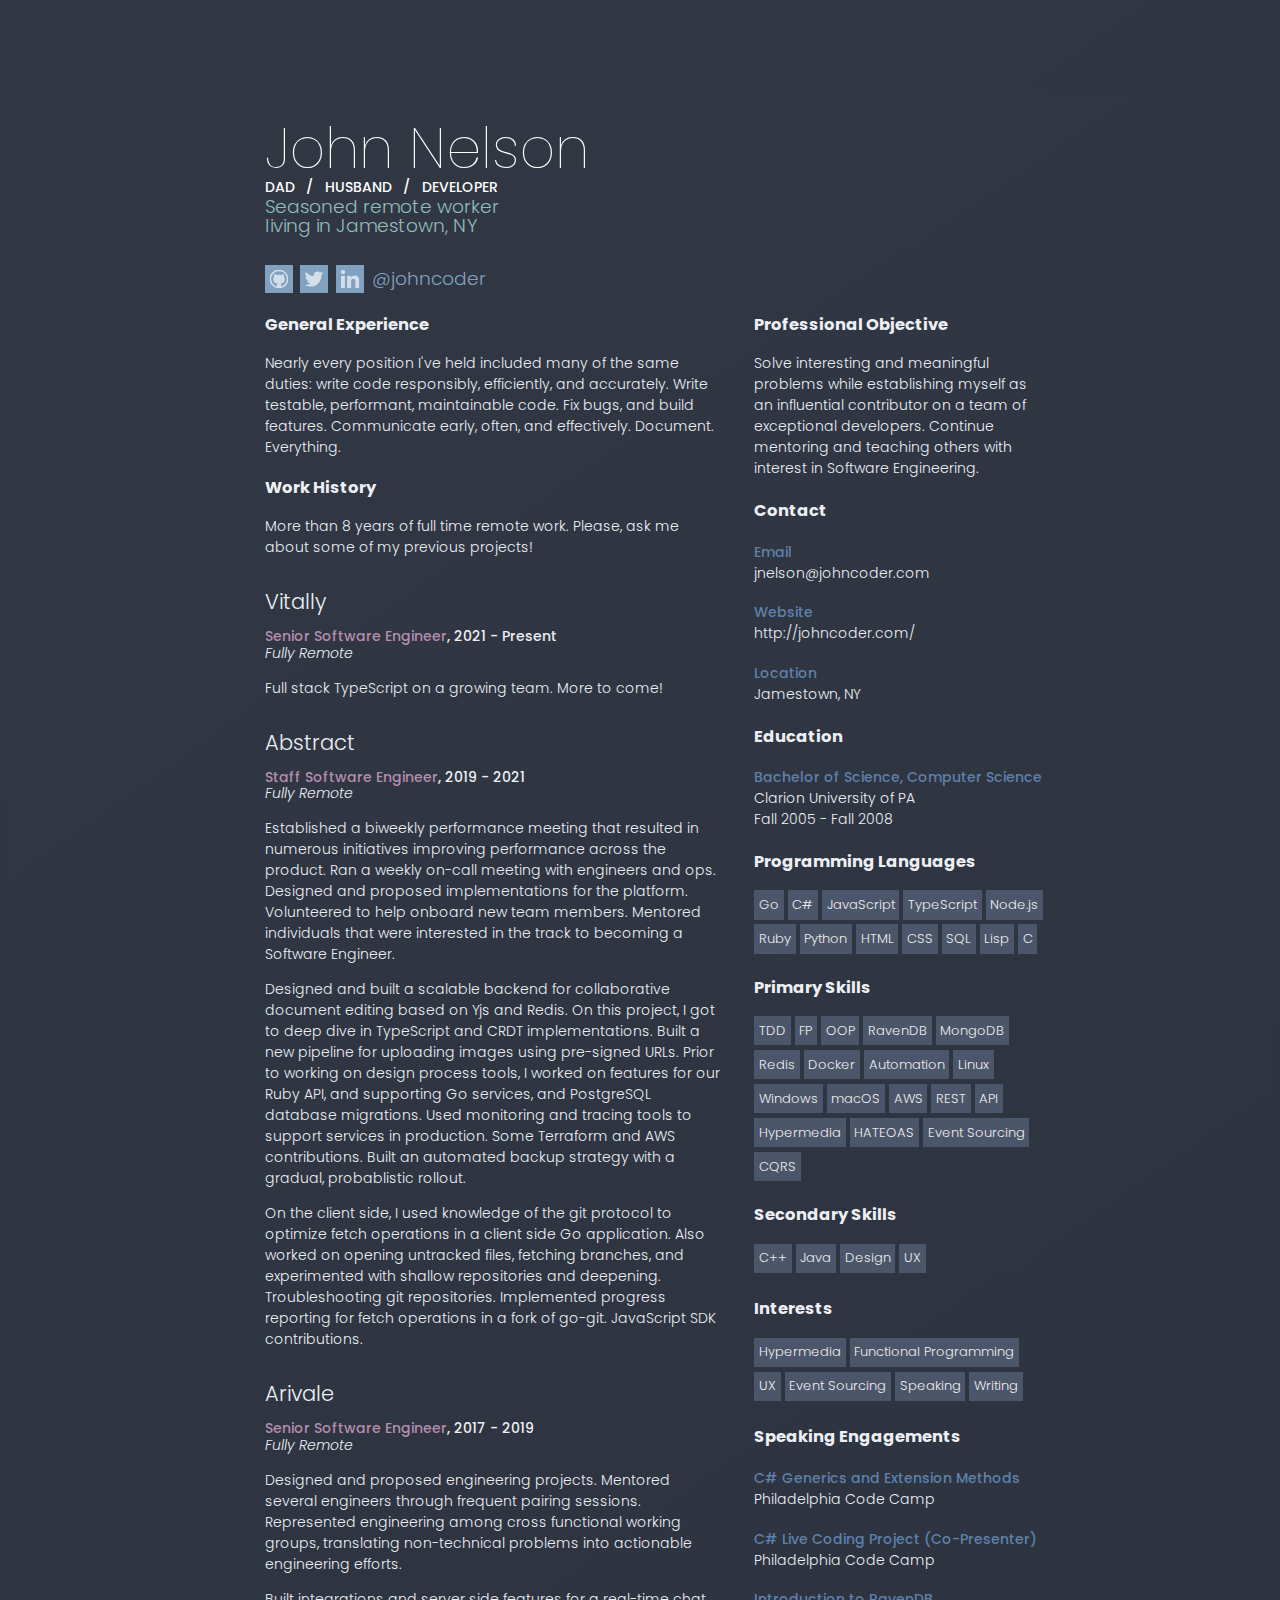
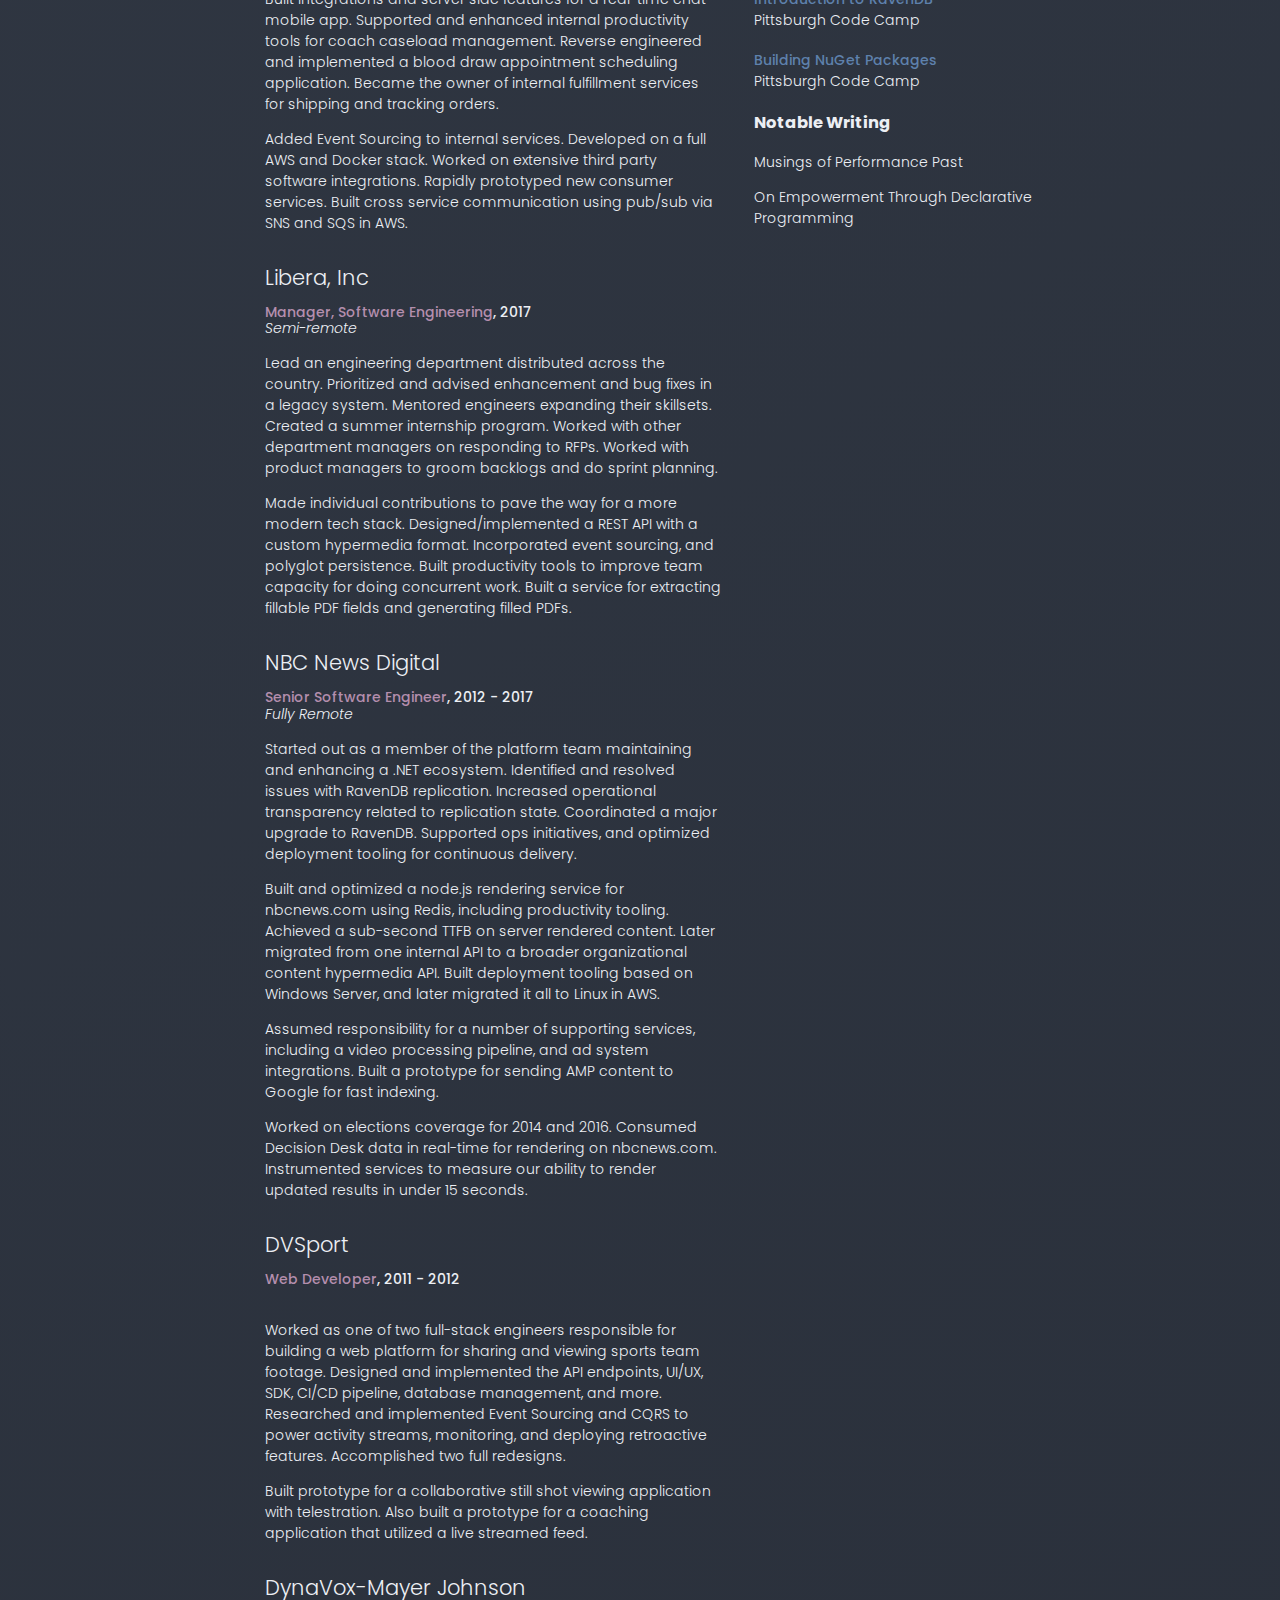
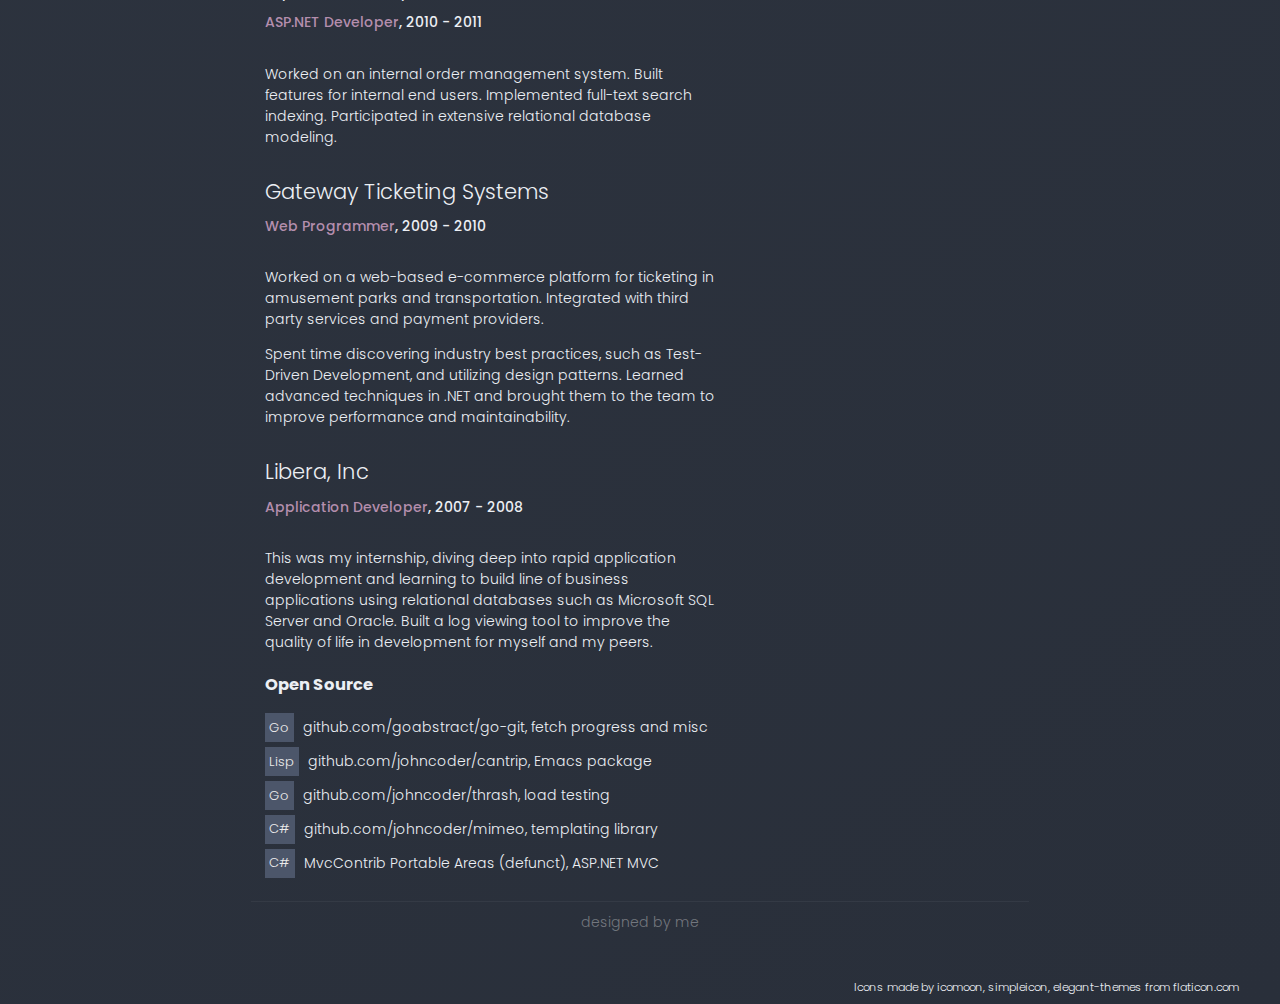
==== commit d7a345d5: "move writing" ====
--- a/resume/index.html
+++ b/resume/index.html
@@ -116,24 +116,16 @@
 		<p>This was my internship, diving deep into rapid application development and learning to build line of business applications using relational databases such as Microsoft SQL Server and Oracle. Built a log viewing tool to improve the quality of life in development for myself and my peers.</p>
 	      </section>
 	  </section>
-	  </section>
 	  <section class="experience">
 	    <h3>Open Source</h3>
-
 	    <ul>
+	      <li><span class="buzzword">Go</span><a href="https://github.com/goabstract/go-git/commits?author=johncoder">github.com/goabstract/go-git</a>, fetch progress and misc</li>
 	      <li><span class="buzzword">Lisp</span><a href="https://github.com/johncoder/cantrip">github.com/johncoder/cantrip</a>, Emacs package</li>
-              <li><span class="buzzword">Go</span><a href="https://github.com/goabstract/go-git/commits?author=johncoder">github.com/goabstract/go-git</a>, fetch progress and misc</li>
-              <li><span class="buzzword">Go</span><a href="https://github.com/johncoder/thrash">github.com/johncoder/thrash</a>, load testing</li>
+	      <li><span class="buzzword">Go</span><a href="https://github.com/johncoder/thrash">github.com/johncoder/thrash</a>, load testing</li>
 	      <li><span class="buzzword">C#</span><a href="https://github.com/johncoder/mimeo">github.com/johncoder/mimeo</a>, templating library</li>
-              <li><span class="buzzword">C#</span>MvcContrib Portable Areas (defunct), ASP.NET MVC</li>
+	      <li><span class="buzzword">C#</span>MvcContrib Portable Areas (defunct), ASP.NET MVC</li>
 	    </ul>
-
-            <h3>Notable Writing</h3>
-            <ul>
-              <li><a href="https://johncoder.com/musings-of-performance-past/">Musings of Performance Past</a></li>
-              <li><a href="https://johncoder.com/on-empowerment-through-declarative-programming/">On Empowerment Through Declarative Programming</a></li>
-            </ul>
-	  </experience>
+	  </section>
 	    </div>
 	    <div class="column">
 	      <section class="objective">
@@ -229,6 +221,11 @@
 		  <div>Pittsburgh Code Camp</div>
 		</div>
               </section>
+	      <section class="experience">
+                <h3>Notable Writing</h3>
+                <p><a href="https://johncoder.com/musings-of-performance-past/">Musings of Performance Past</a></p>
+	        <p><a href="https://johncoder.com/on-empowerment-through-declarative-programming/">On Empowerment Through Declarative Programming</a></p>
+	      </section>
 	    </div>
 	</div>
 	<div class="credits">
--- a/resume/main.css
+++ b/resume/main.css
@@ -10,11 +10,12 @@
   /*transform: scale(.80);
   margin-top: -6rem;*/
   text-rendering: optimizeLegibility;
+  background: linear-gradient(145deg, #313844, #292f3a);    
 }
 
 body {
-    /* background-color: #E5E9F0; */
-    background: linear-gradient(145deg, #313844, #292f3a);    
+  /* background-color: #E5E9F0; */
+  background: linear-gradient(145deg, #313844, #292f3a);    
   font-family: 'Poppins', sans-serif;
   font-weight: 300;
   /* color: #3B4252; */
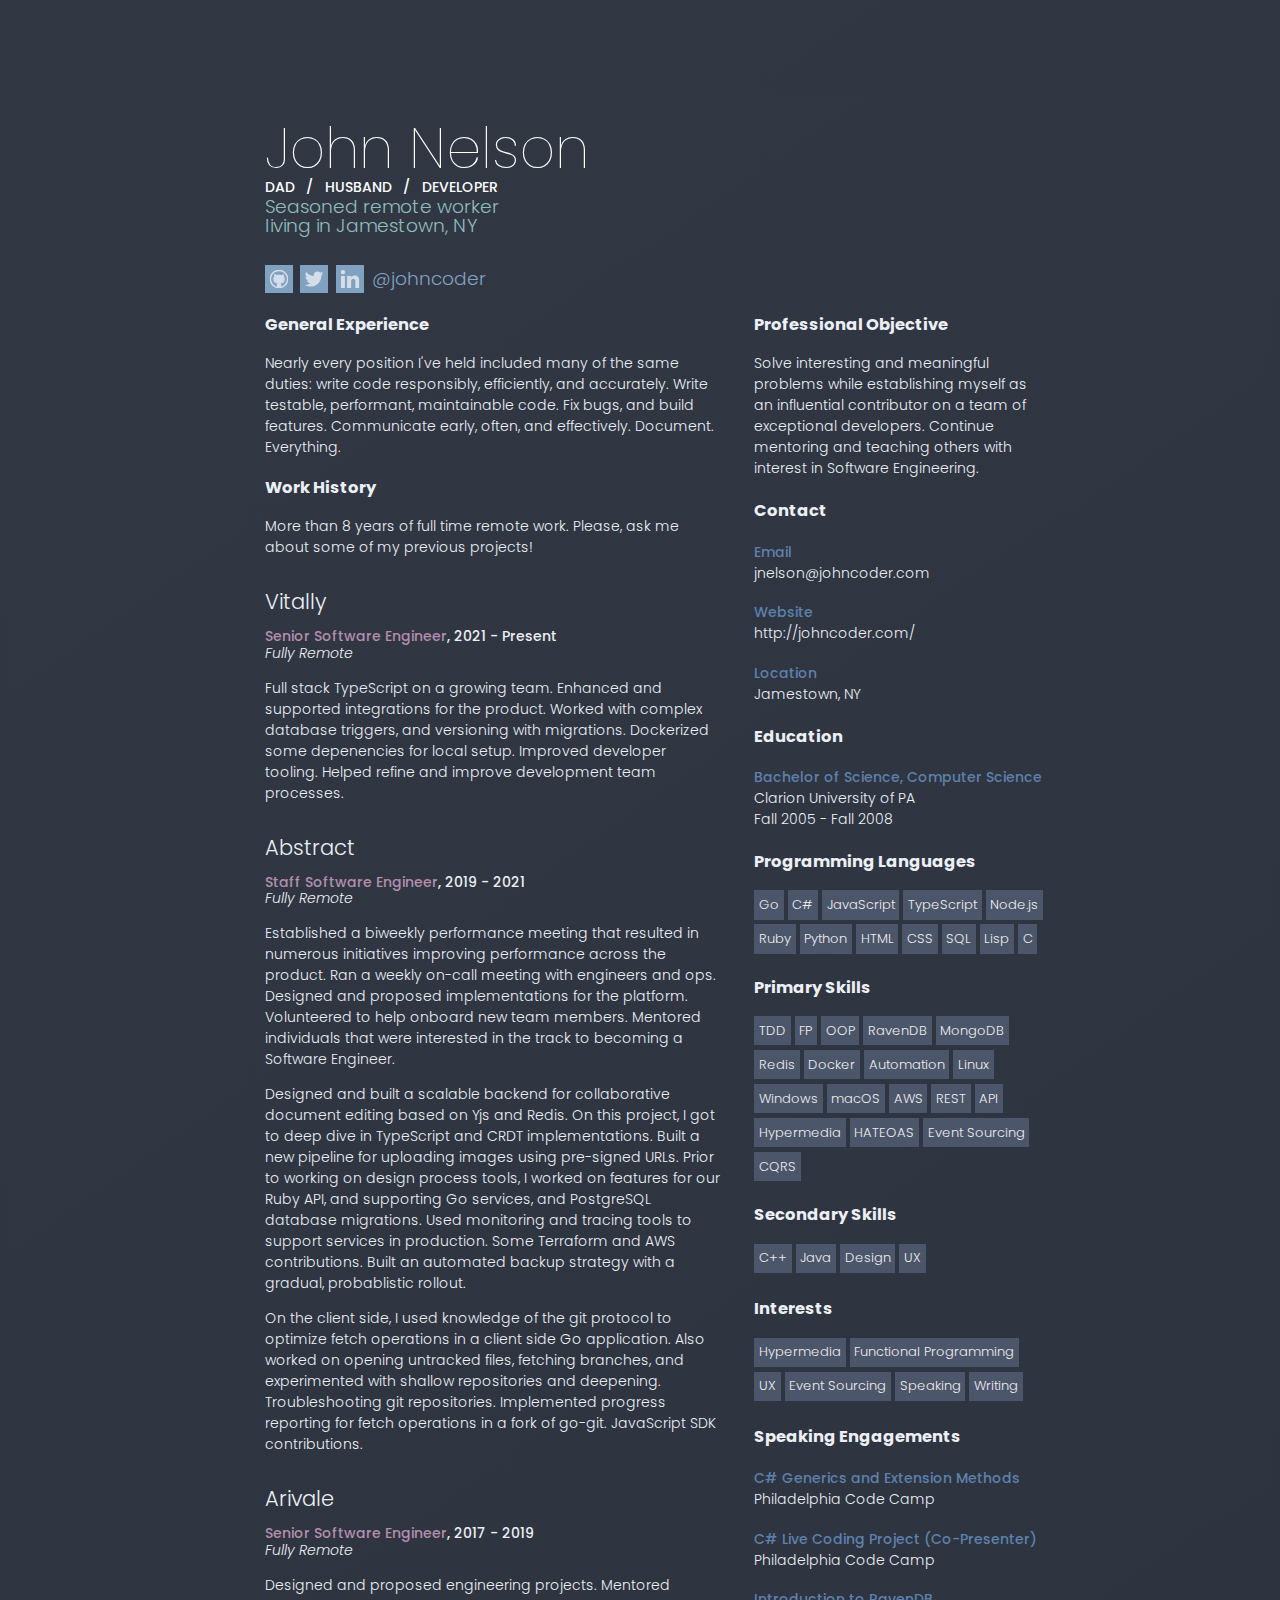
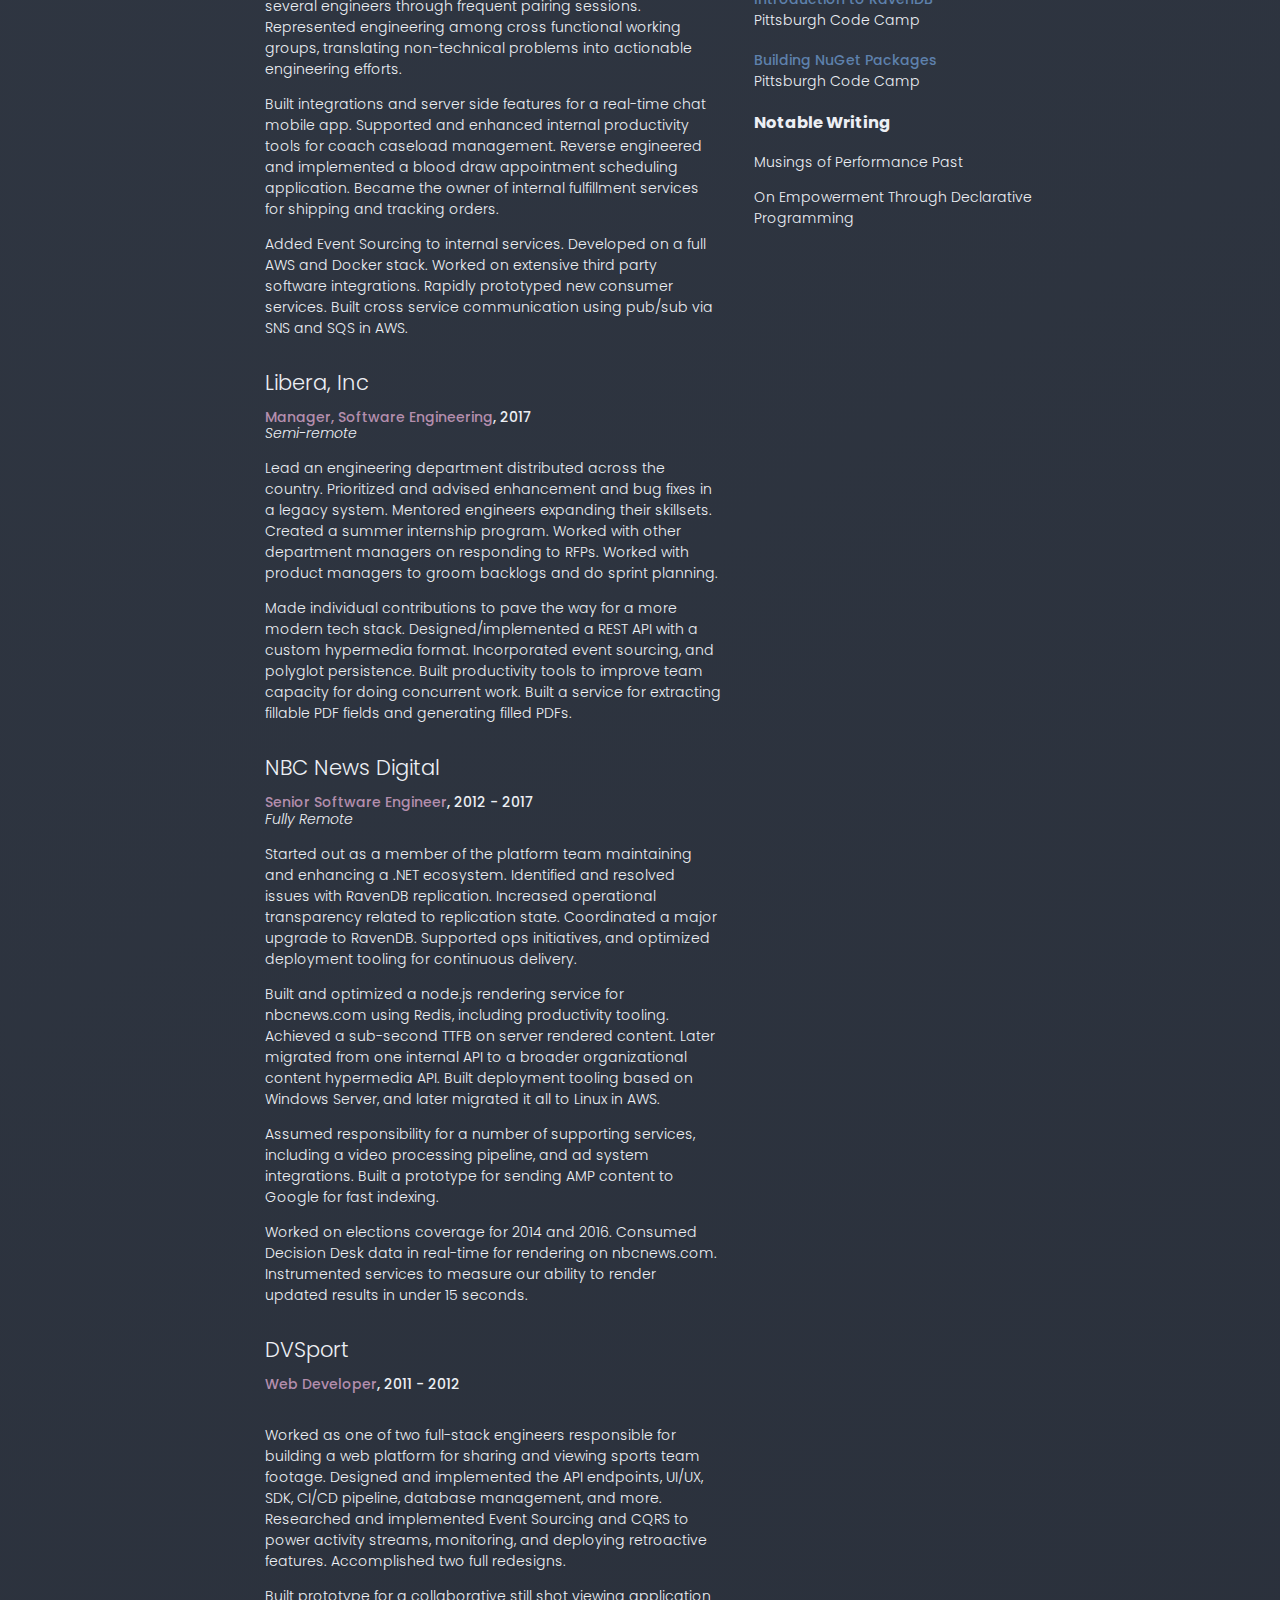
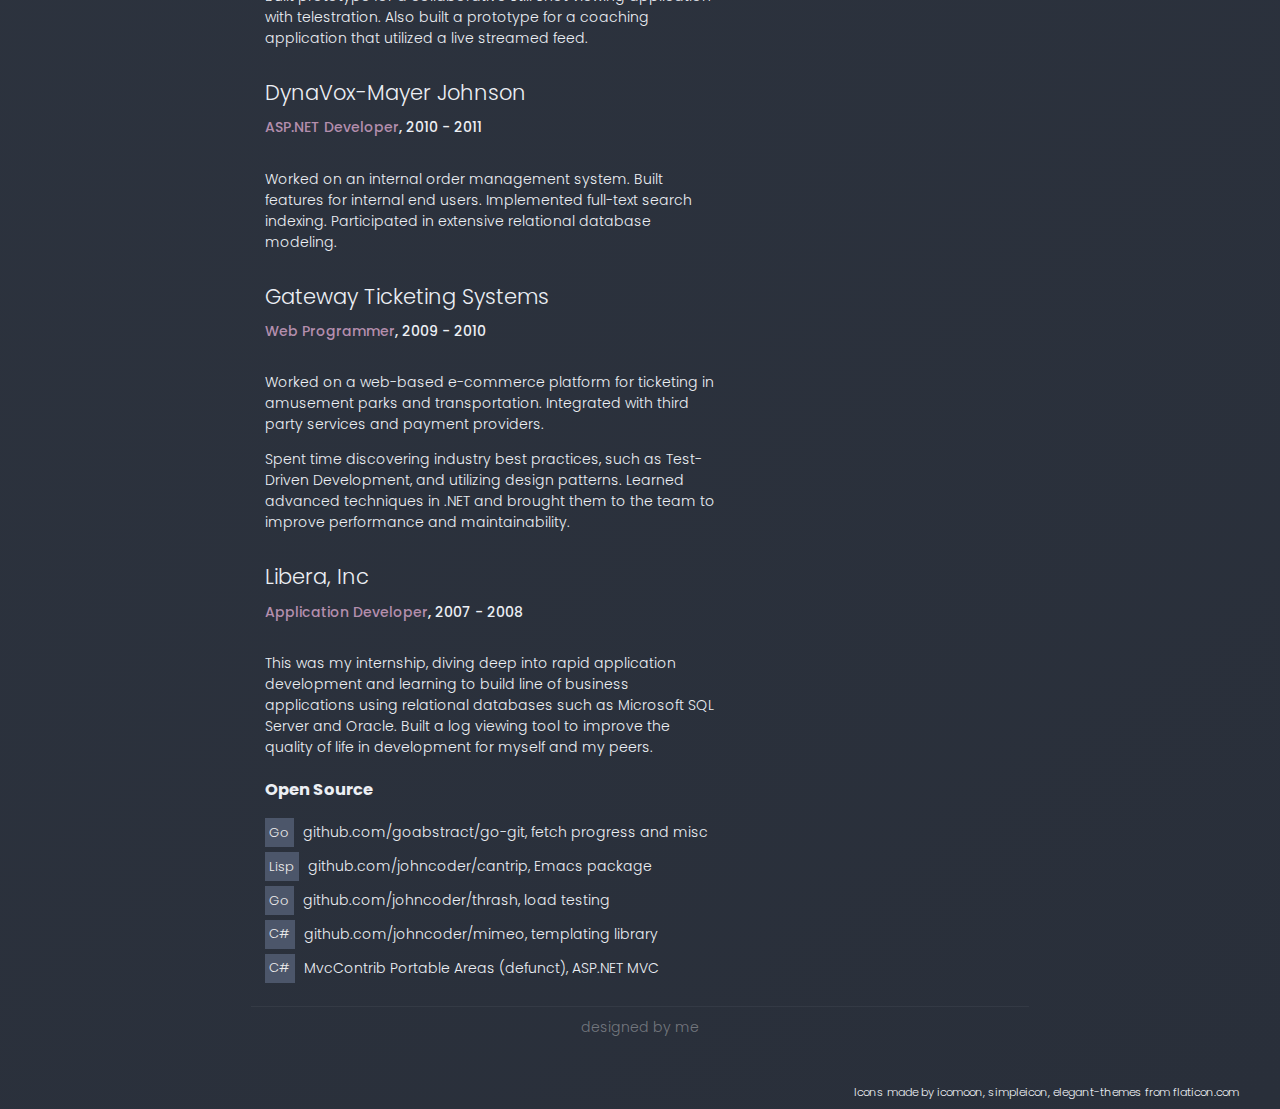
==== commit 7c10e35e: "update blurb" ====
--- a/resume/index.html
+++ b/resume/index.html
@@ -55,7 +55,7 @@
 		<h4>Vitally</h4>
 		<p class="position"><span class="jobtitle">Senior Software Engineer</span>, <span class="period">2021 - Present</span></p>
 		<p><em>Fully Remote</em></p>
-		<p>Full stack TypeScript on a growing team. More to come!</p>
+		<p>Full stack TypeScript on a growing team. Enhanced and supported integrations for the product. Worked with complex database triggers, and versioning with migrations. Dockerized some depenencies for local setup. Improved developer tooling. Helped refine and improve development team processes.</p>
 	      </section>
 	      <section>
 		<h4>Abstract</h4>
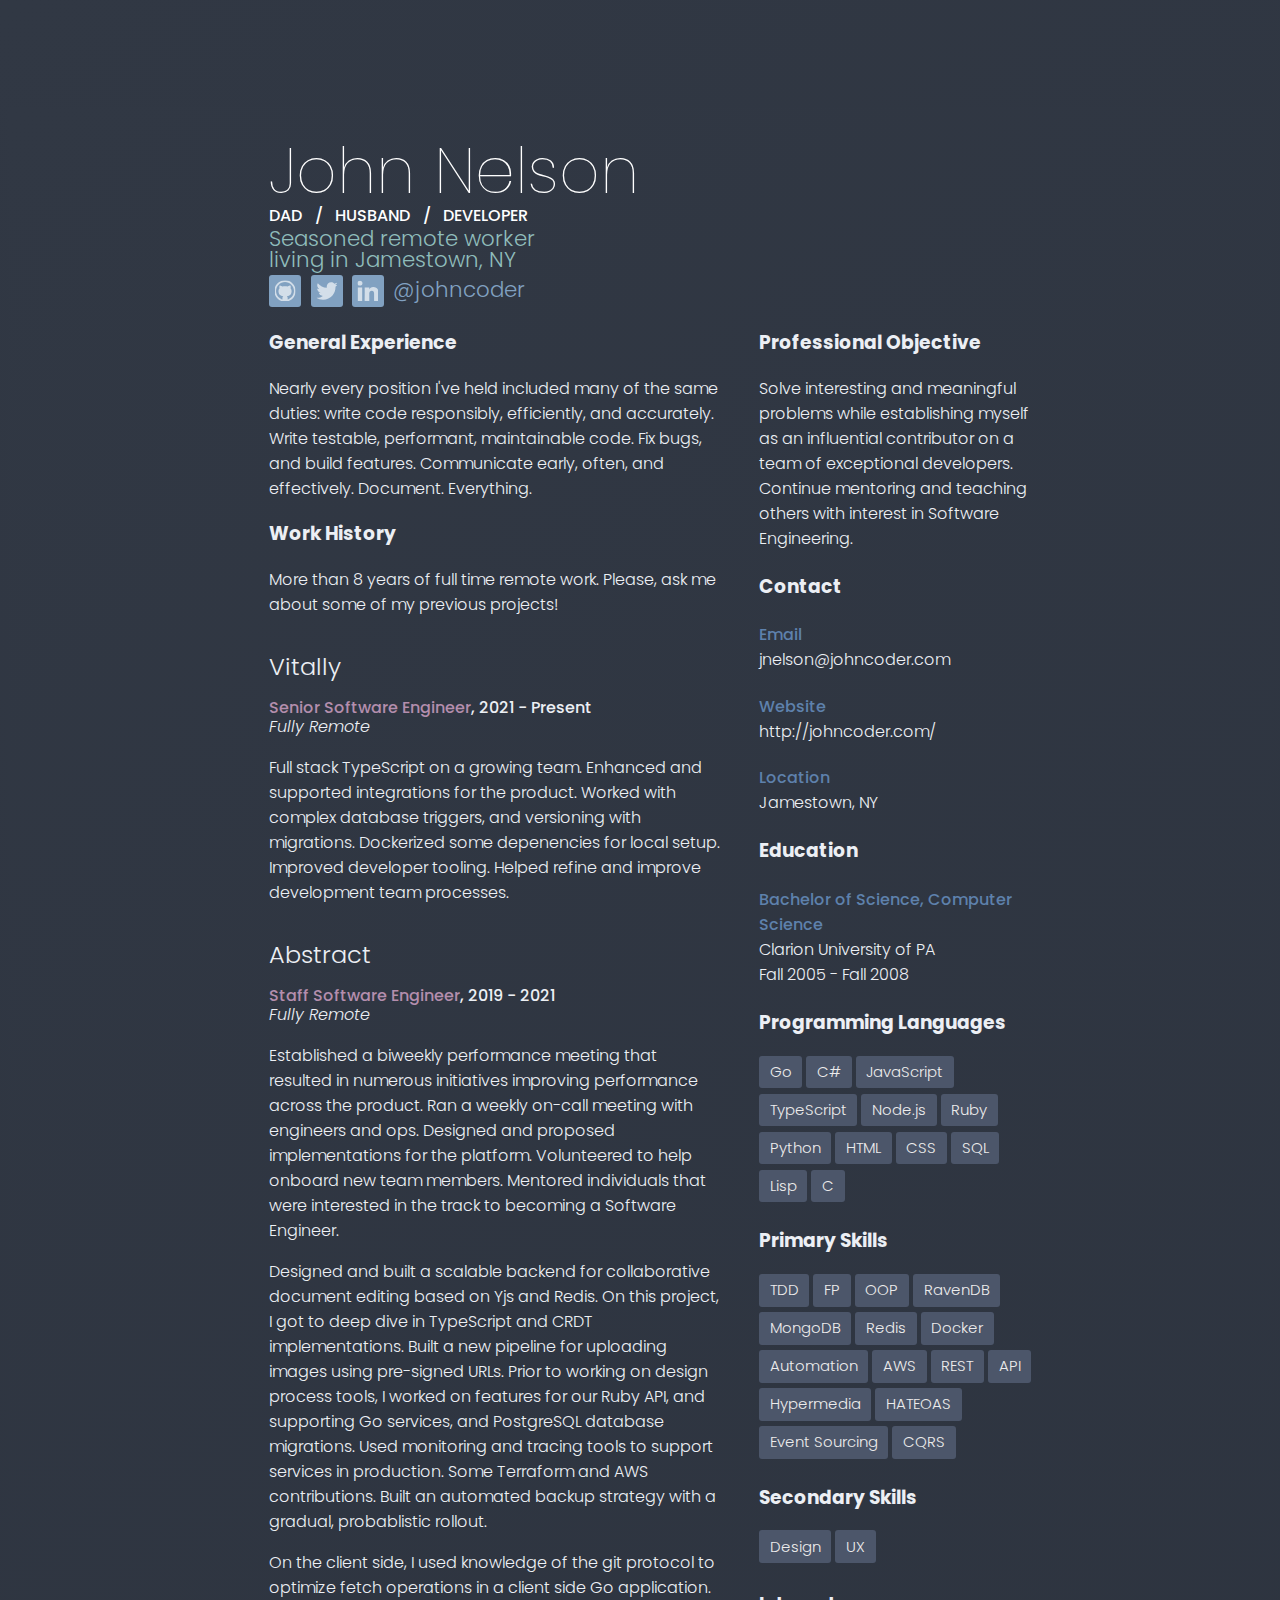
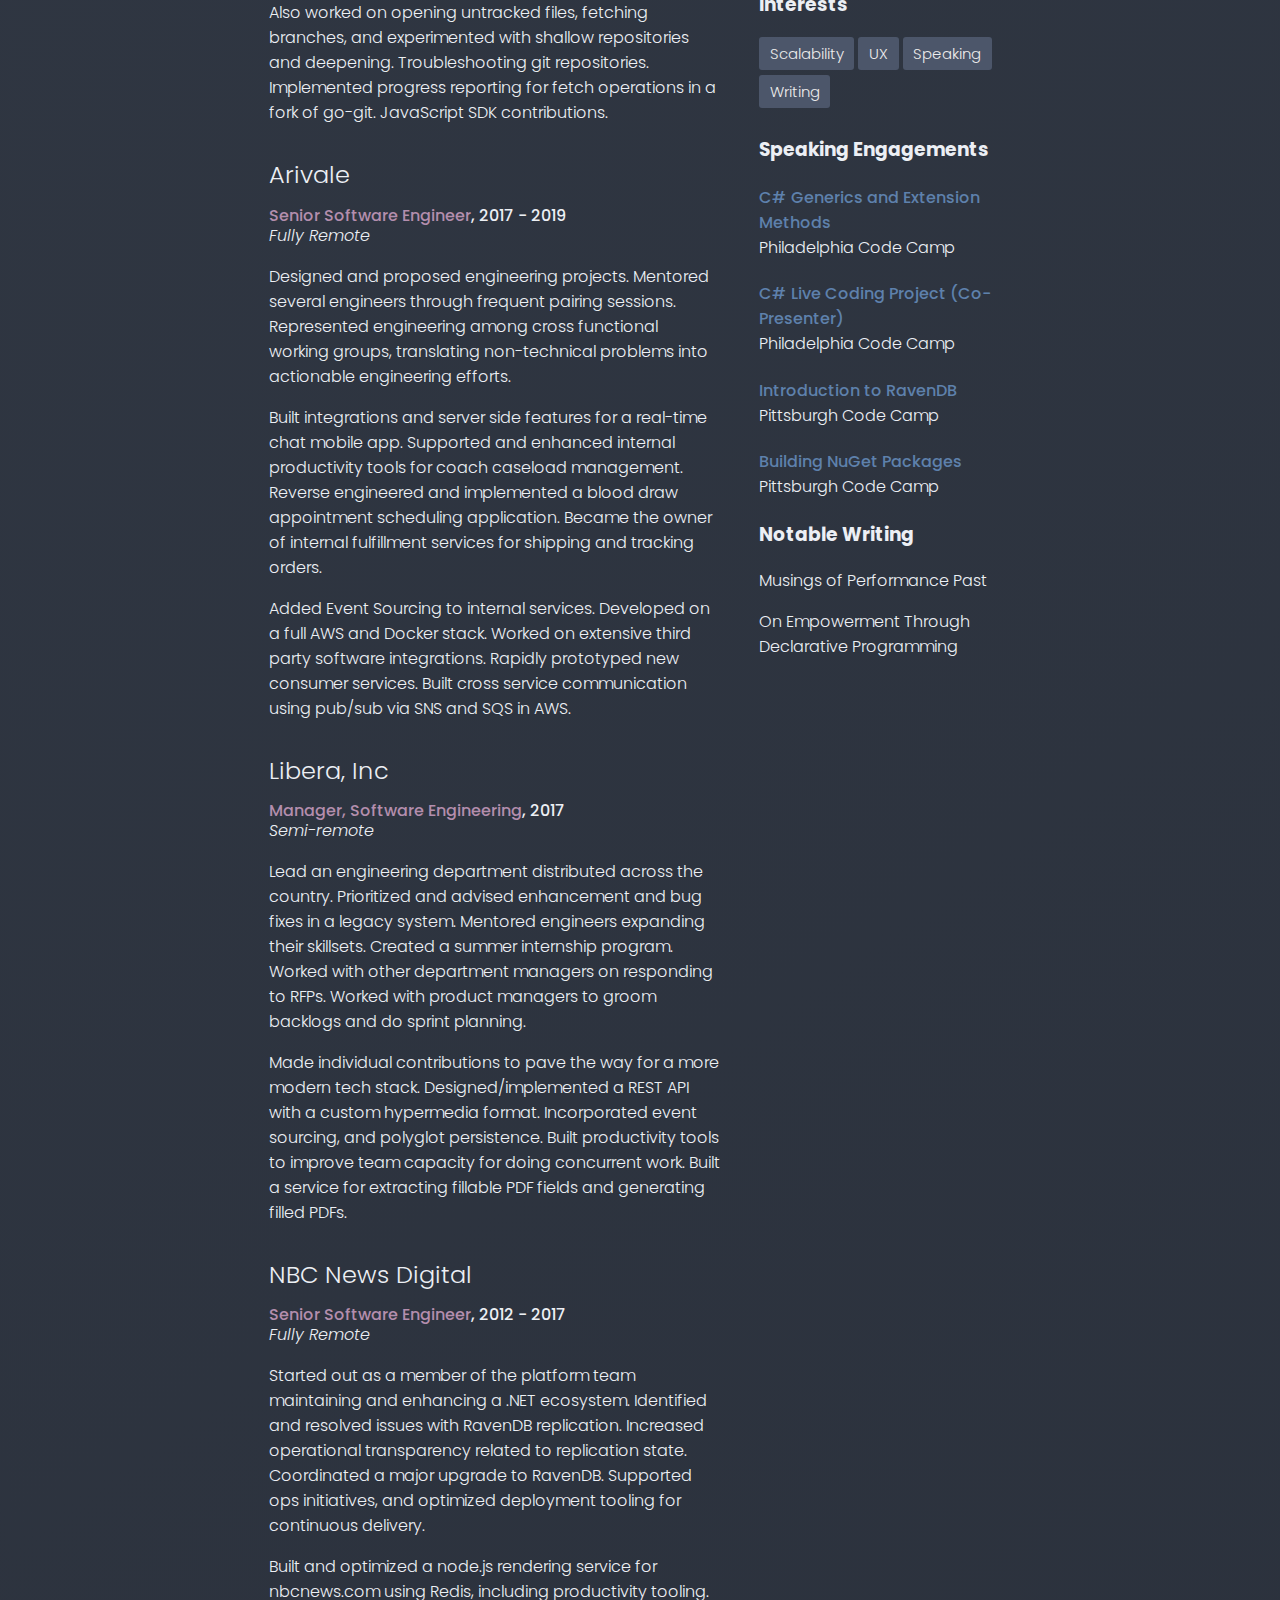
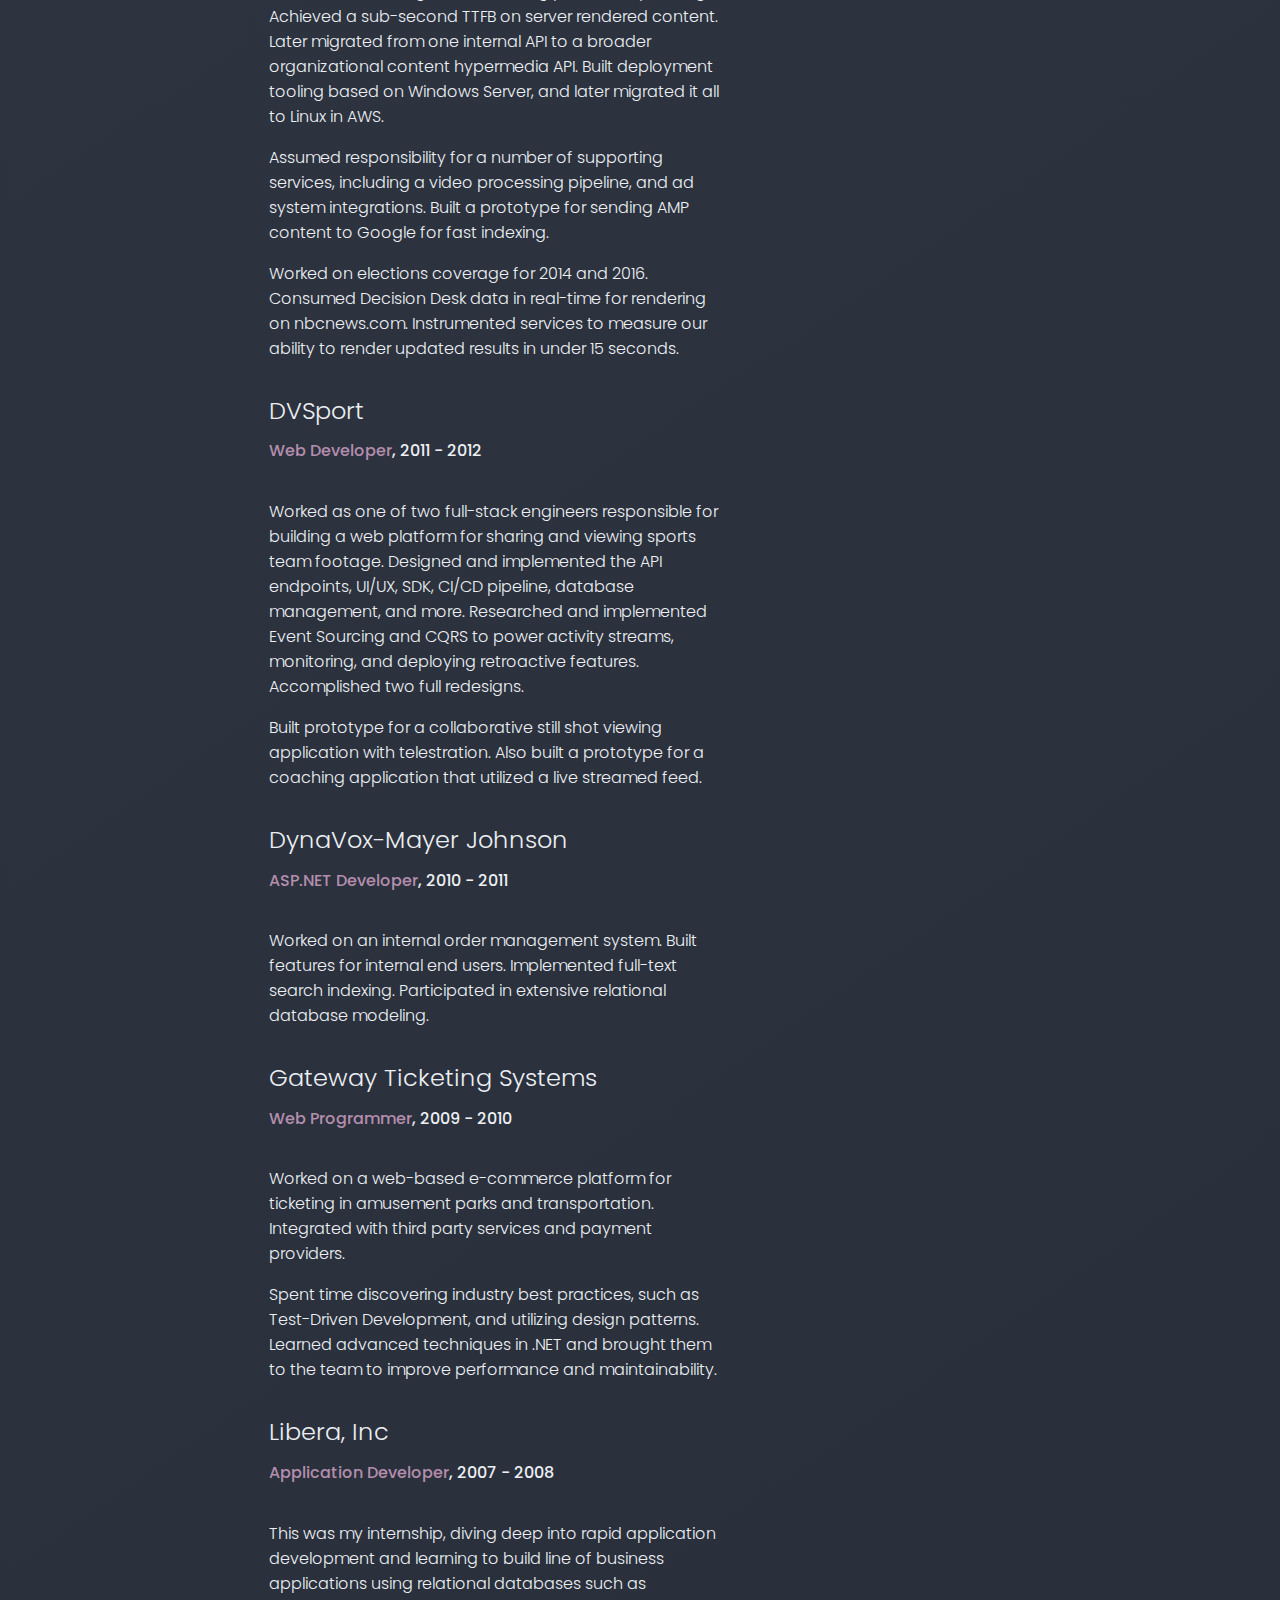
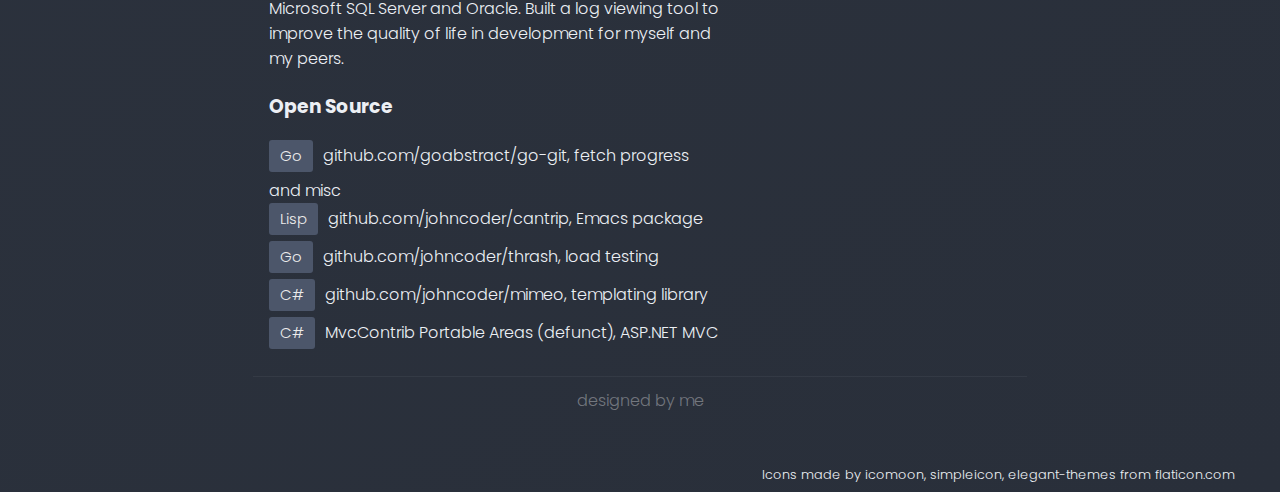
==== commit fdf52bae: "minor updates" ====
--- a/resume/index.html
+++ b/resume/index.html
@@ -175,9 +175,6 @@
 		<span>Redis</span>
 		<span>Docker</span>
 		<span>Automation</span>
-		<span>Linux</span>
-		<span>Windows</span>
-		<span>macOS</span>
 		<span title="Amazon Web Services">AWS</span>
 		<span title="Representational State Transfer">REST</span>
 		<span>API</span>
@@ -187,18 +184,14 @@
 		<span title="Command-Query Responsibility Segregation">CQRS</span>
 
 		<h3>Secondary Skills</h3>
-		<span>C++</span>
-		<span>Java</span>
 		<span>Design</span>
 		<span>UX</span>
 	      </section>
 	      <br class="buzzword-break" />
 	      <section class="buzzwords">
 		<h3>Interests</h3>
-		<span>Hypermedia</span>
-		<span>Functional Programming</span>
+		<span>Scalability</span>
 		<span>UX</span>
-		<span>Event Sourcing</span>
 		<span>Speaking</span>
 		<span>Writing</span>
 	      </section>
--- a/resume/main.css
+++ b/resume/main.css
@@ -6,7 +6,7 @@
 }
 
 html {
-  font-size: 14pt;
+  font-size: 16pt;
   /*transform: scale(.80);
   margin-top: -6rem;*/
   text-rendering: optimizeLegibility;
@@ -114,6 +114,7 @@
 svg.icon {
   width: 2rem;
   height: 2rem;
+  border-radius: 3px;
 }
 
 svg {
@@ -214,10 +215,13 @@
     display: inline-block;
     font-size: .7rem;
     padding: .25rem;
+    padding-left: .5rem;
+    padding-right: .5rem;
     color: #ececec;
     /* background-color: #60979a; */
     background-color: #4C566A;
     margin-bottom: .25rem;
+    border-radius: 3px;
 }
 
 .experience .buzzword {
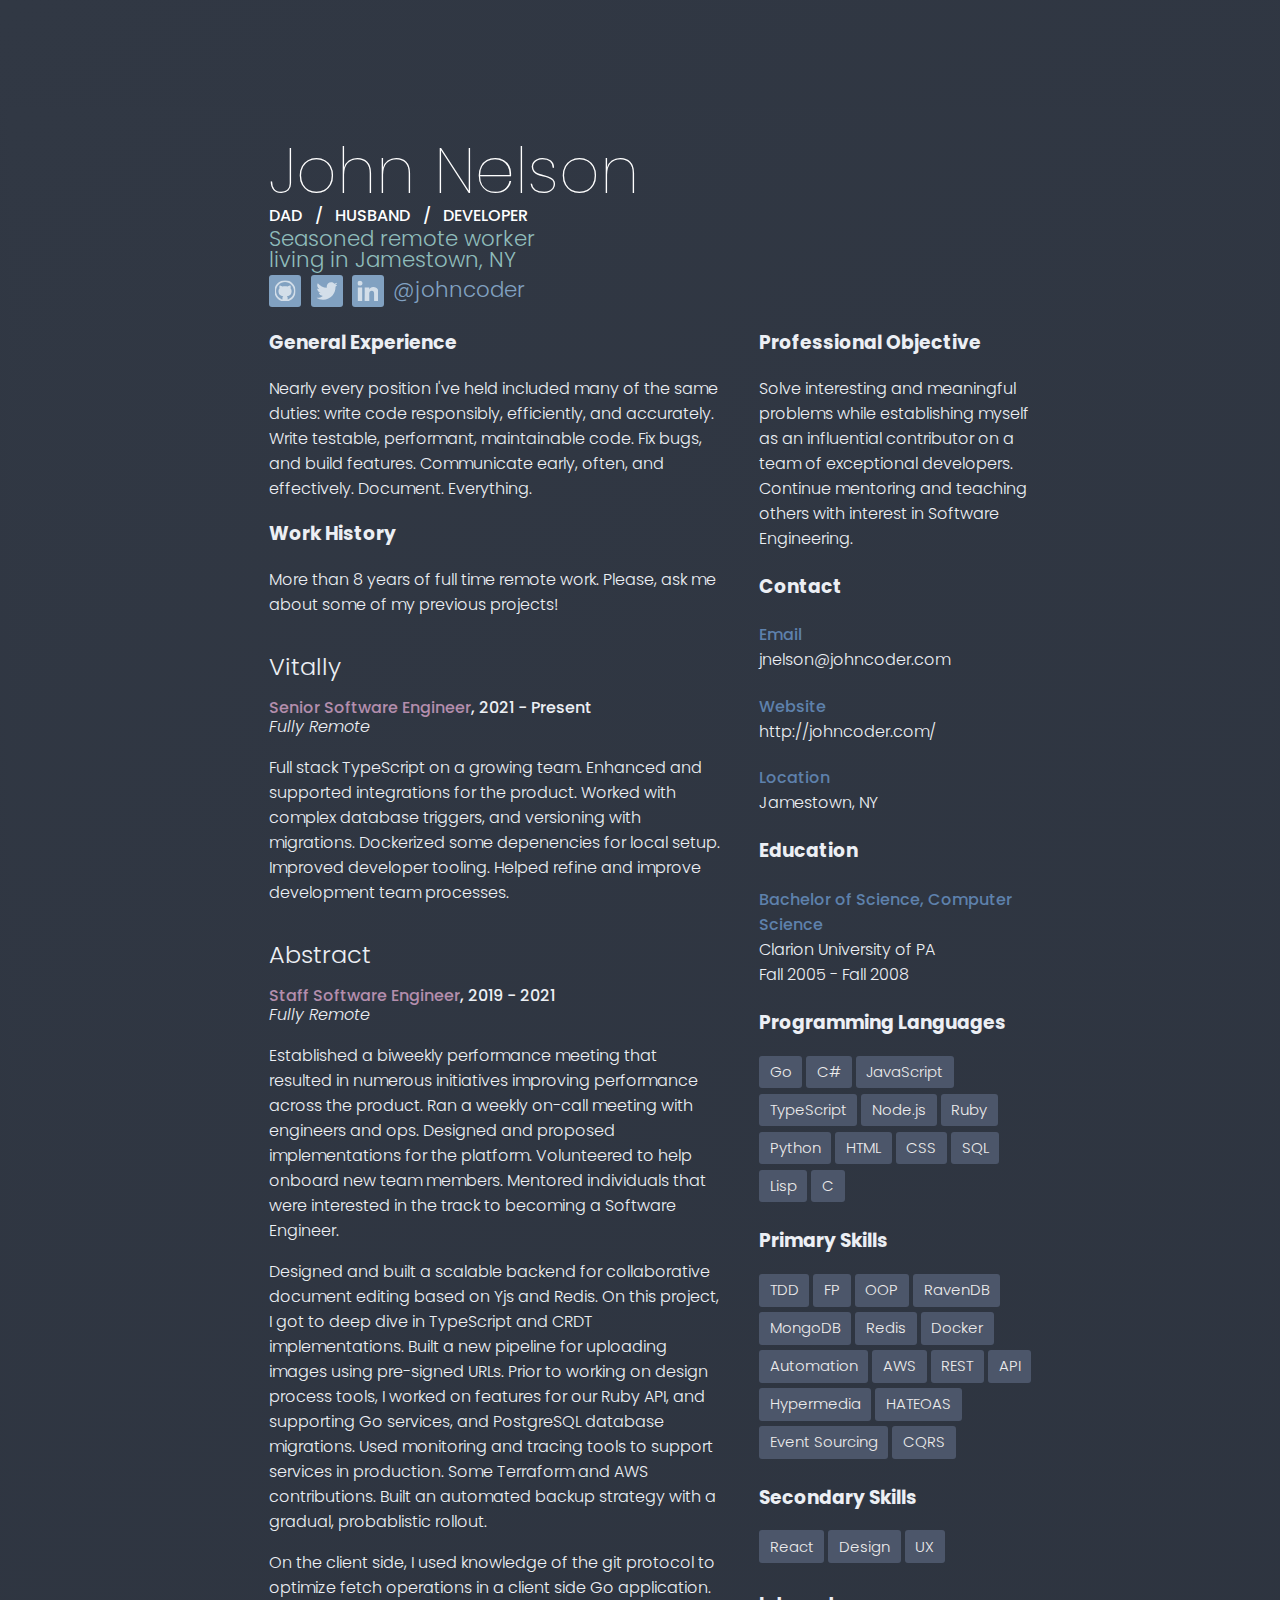
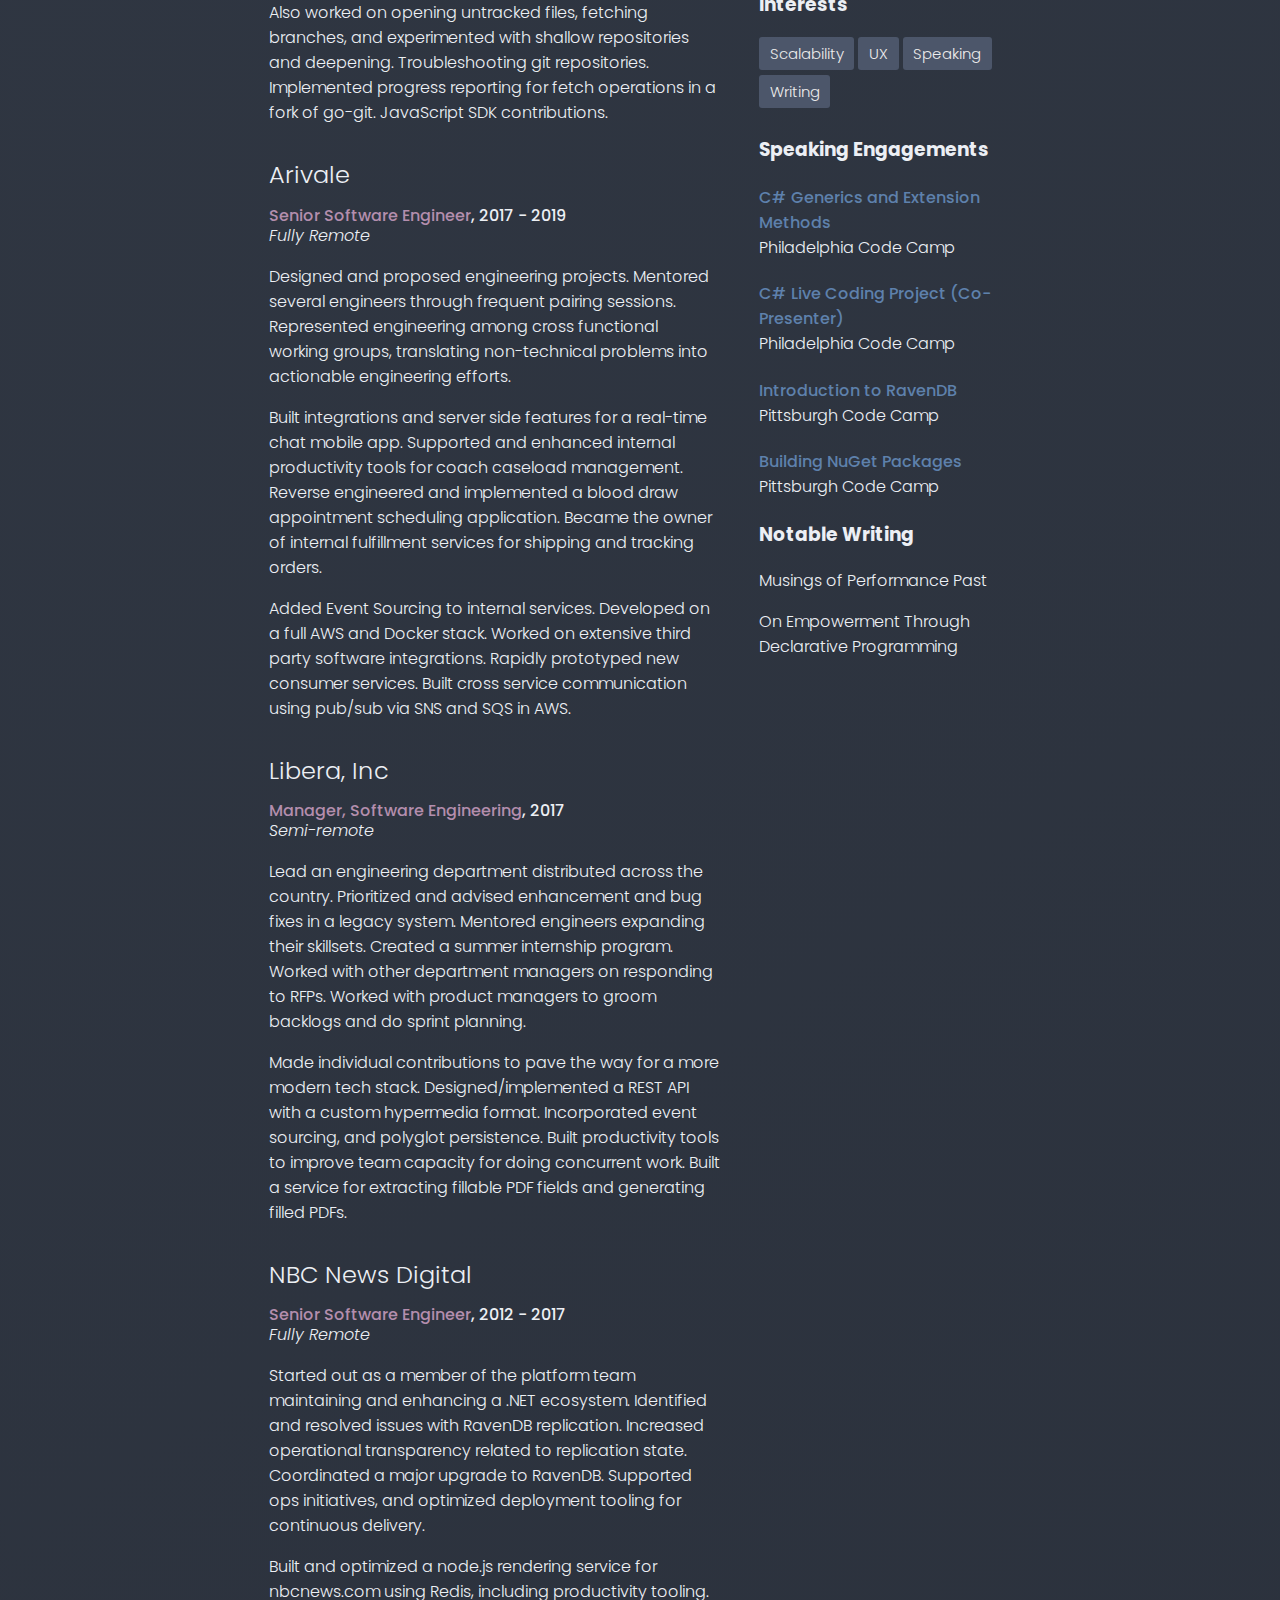
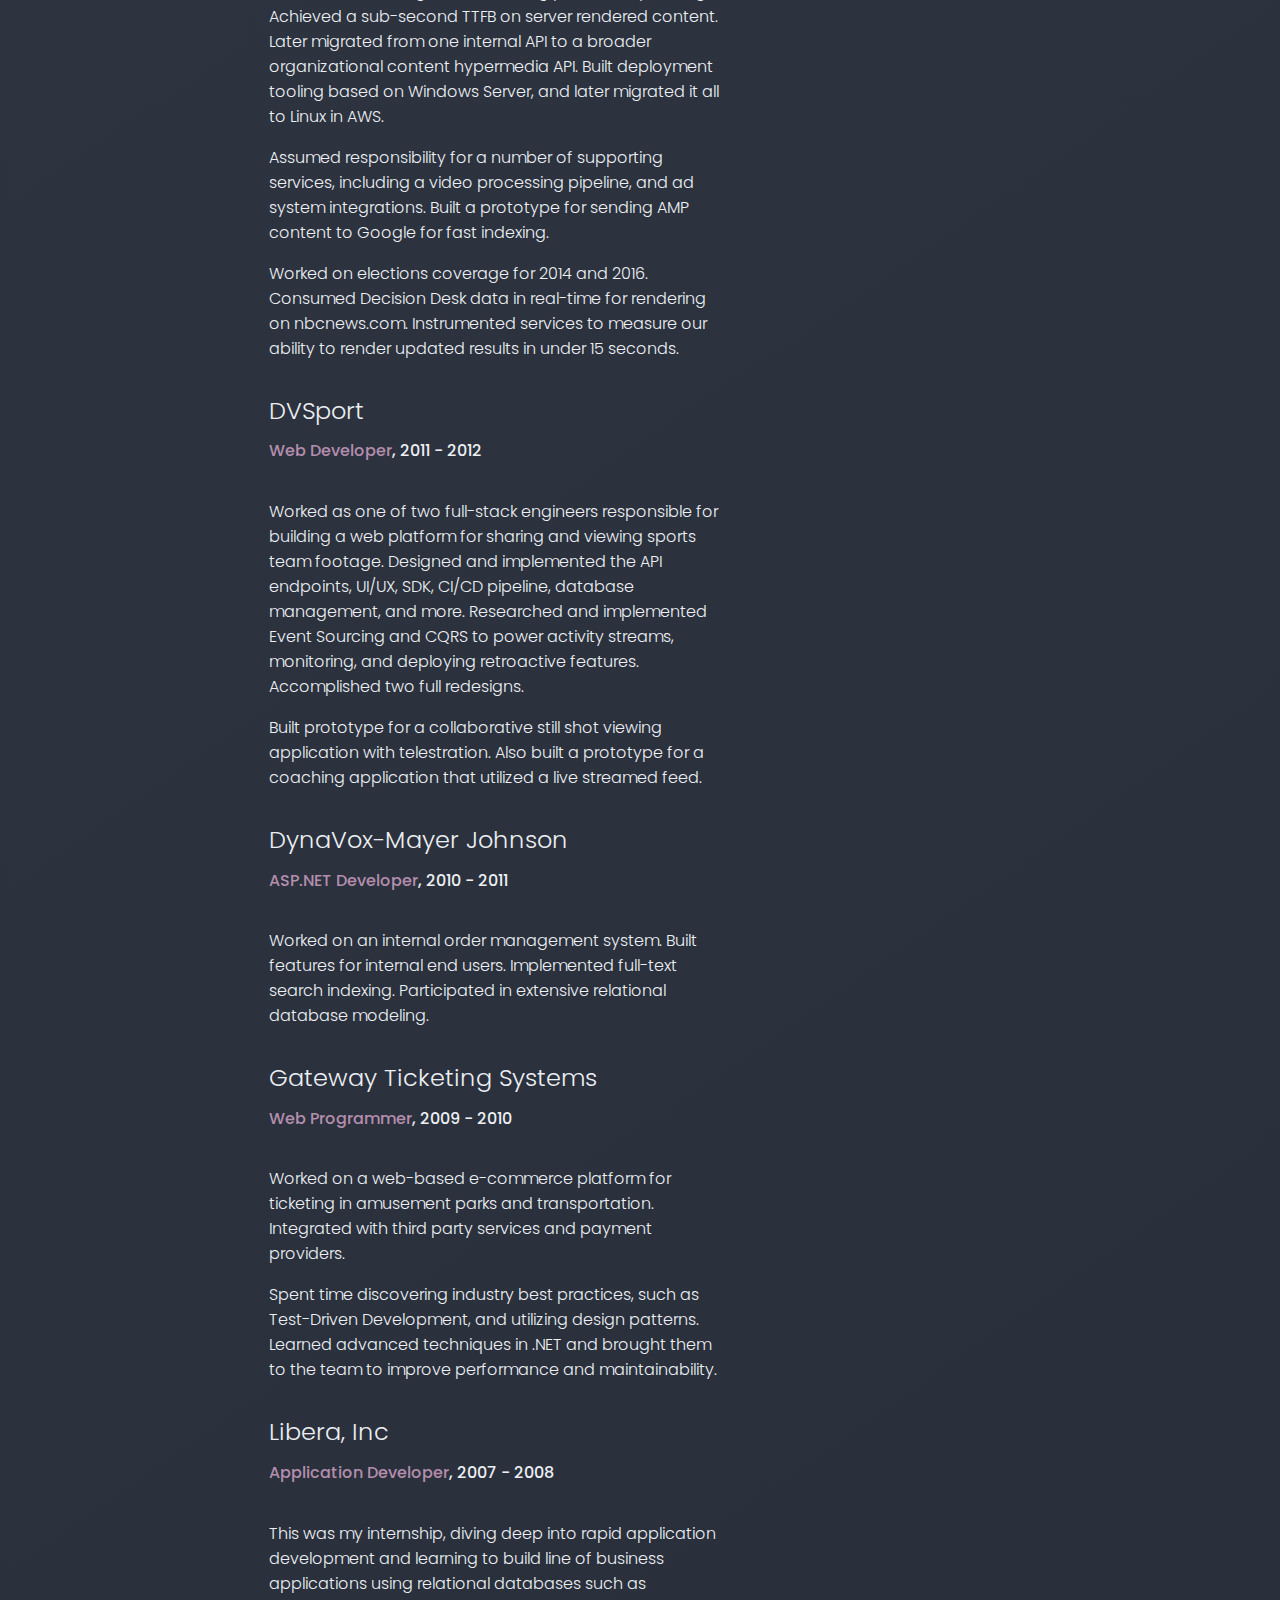
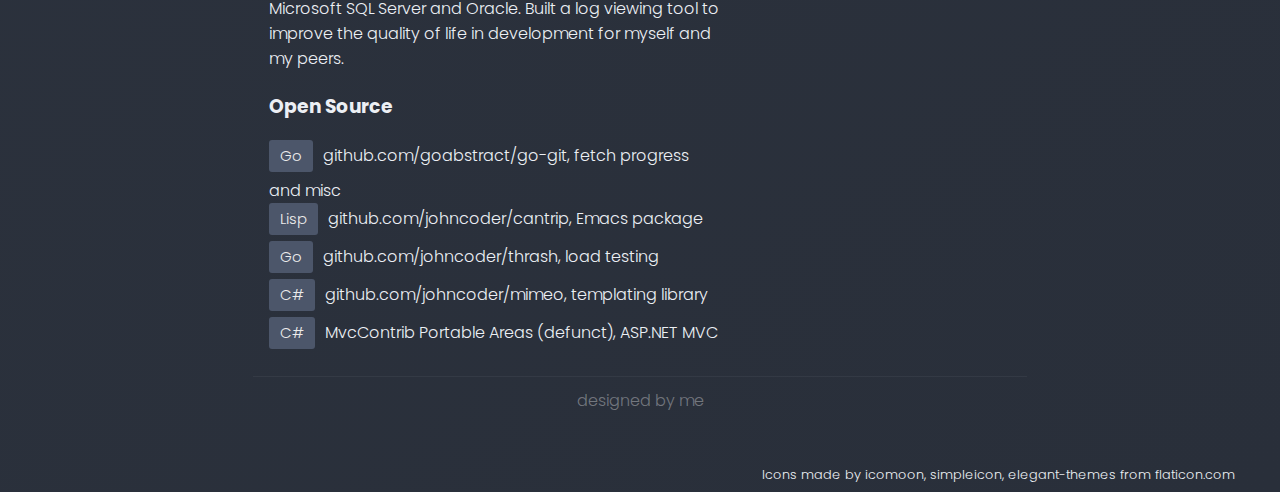
==== commit 04c51640: "add react" ====
--- a/resume/index.html
+++ b/resume/index.html
@@ -184,6 +184,7 @@
 		<span title="Command-Query Responsibility Segregation">CQRS</span>
 
 		<h3>Secondary Skills</h3>
+                <span>React</span>
 		<span>Design</span>
 		<span>UX</span>
 	      </section>
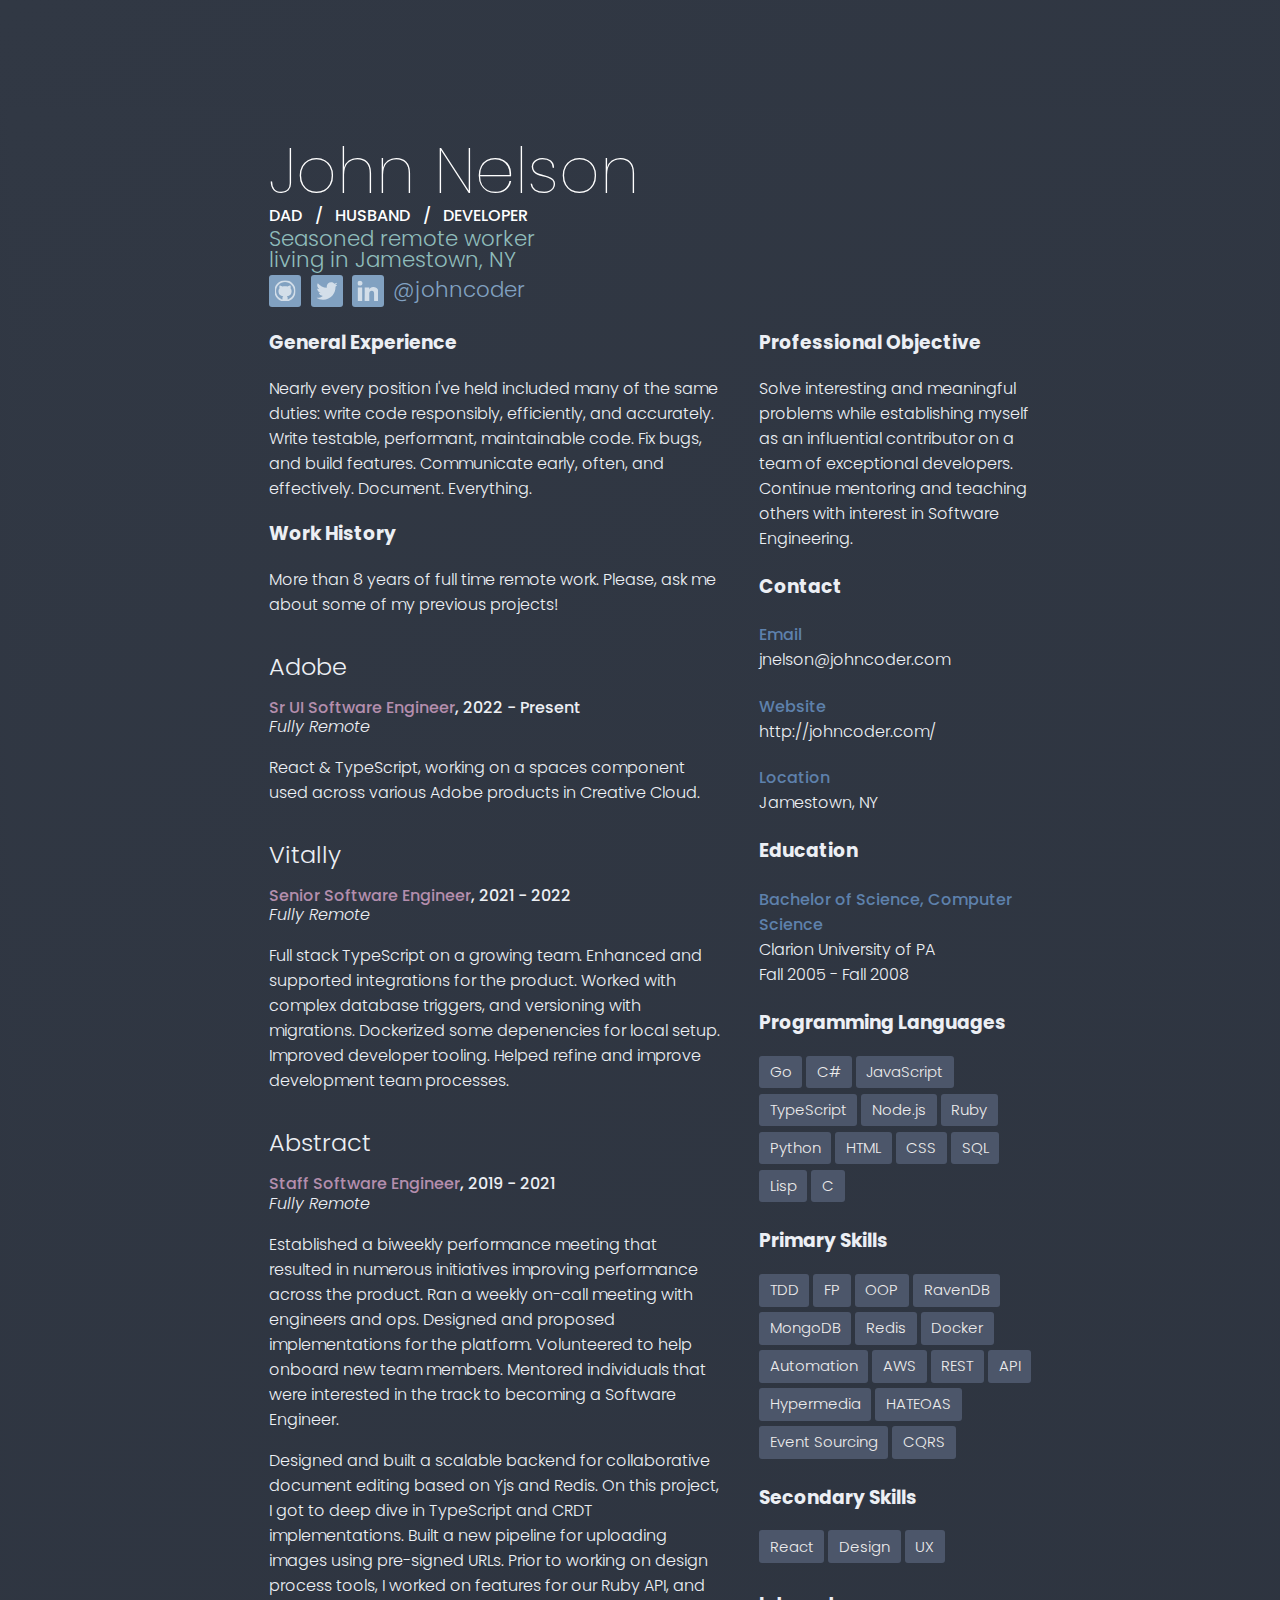
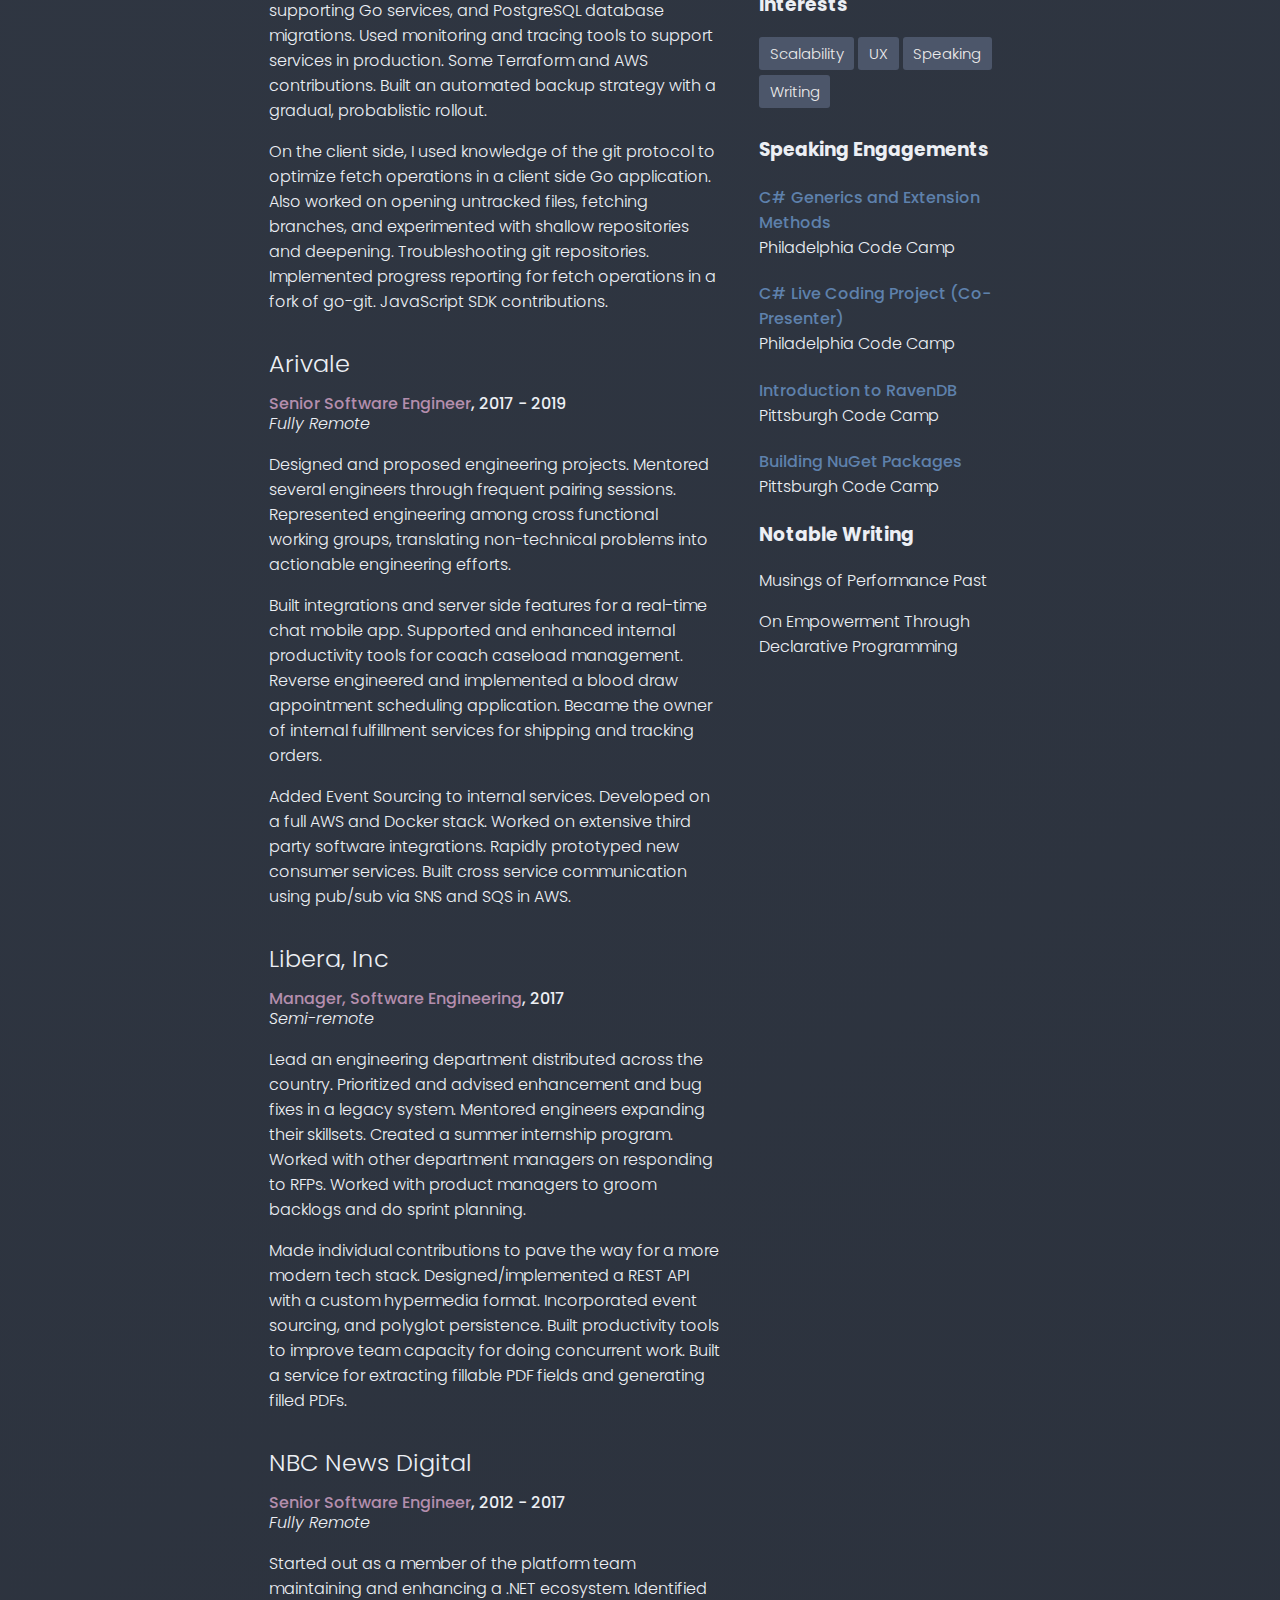
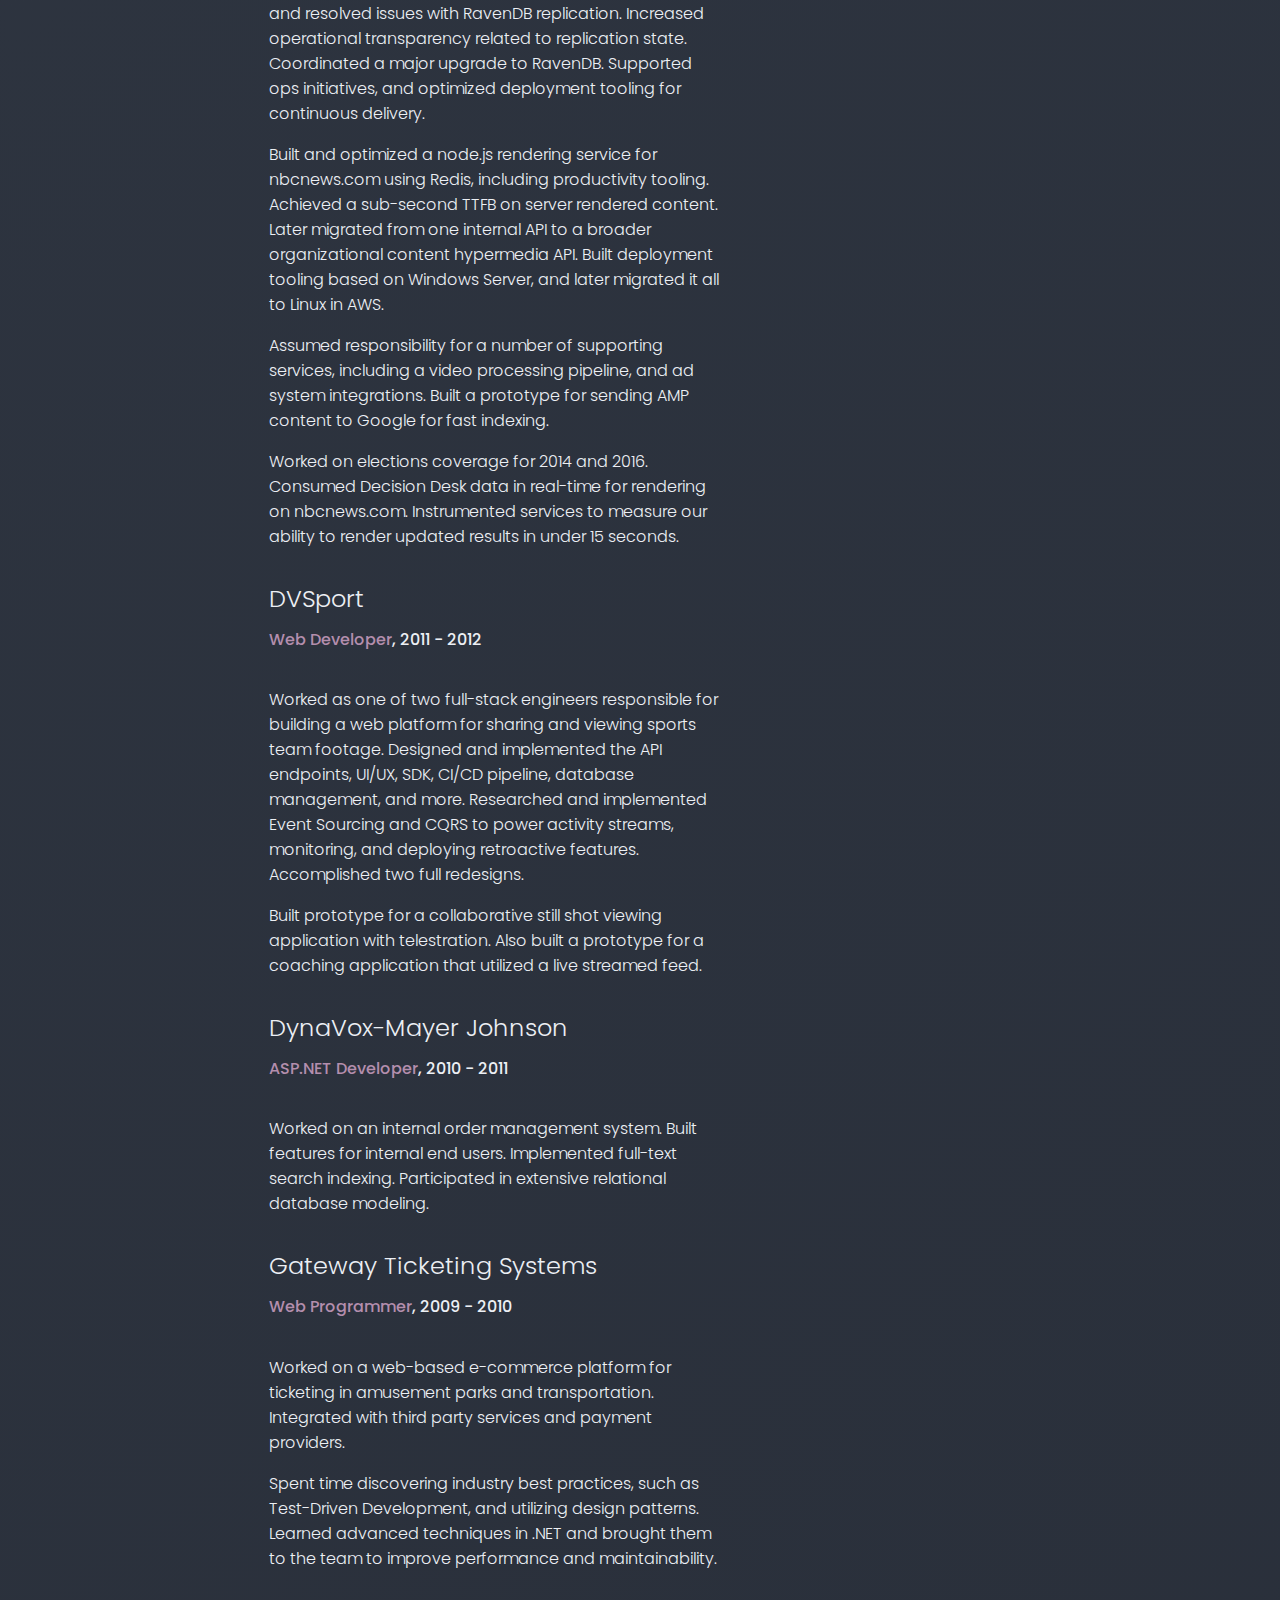
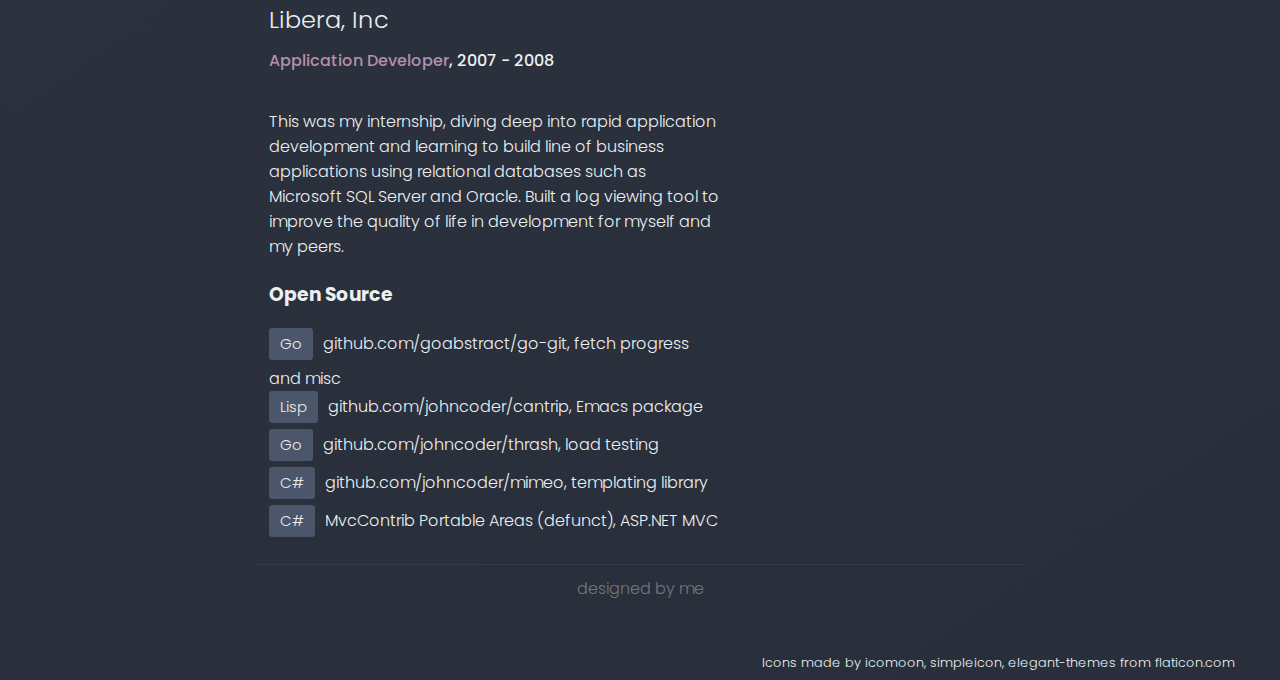
==== commit cd137e8f: "Update index.html" ====
--- a/resume/index.html
+++ b/resume/index.html
@@ -52,8 +52,14 @@
 	    <p>More than 8 years of full time remote work. Please, ask me about some of my previous projects!</p>
 	    <div>
 	      <section>
+		<h4>Adobe</h4>
+		<p class="position"><span class="jobtitle">Sr UI Software Engineer</span>, <span class="period">2022 - Present</span></p>
+		<p><em>Fully Remote</em></p>
+		<p>React &amp; TypeScript, working on a spaces component used across various Adobe products in Creative Cloud.</p>
+	      </section>
+	      <section>
 		<h4>Vitally</h4>
-		<p class="position"><span class="jobtitle">Senior Software Engineer</span>, <span class="period">2021 - Present</span></p>
+		<p class="position"><span class="jobtitle">Senior Software Engineer</span>, <span class="period">2021 - 2022</span></p>
 		<p><em>Fully Remote</em></p>
 		<p>Full stack TypeScript on a growing team. Enhanced and supported integrations for the product. Worked with complex database triggers, and versioning with migrations. Dockerized some depenencies for local setup. Improved developer tooling. Helped refine and improve development team processes.</p>
 	      </section>
